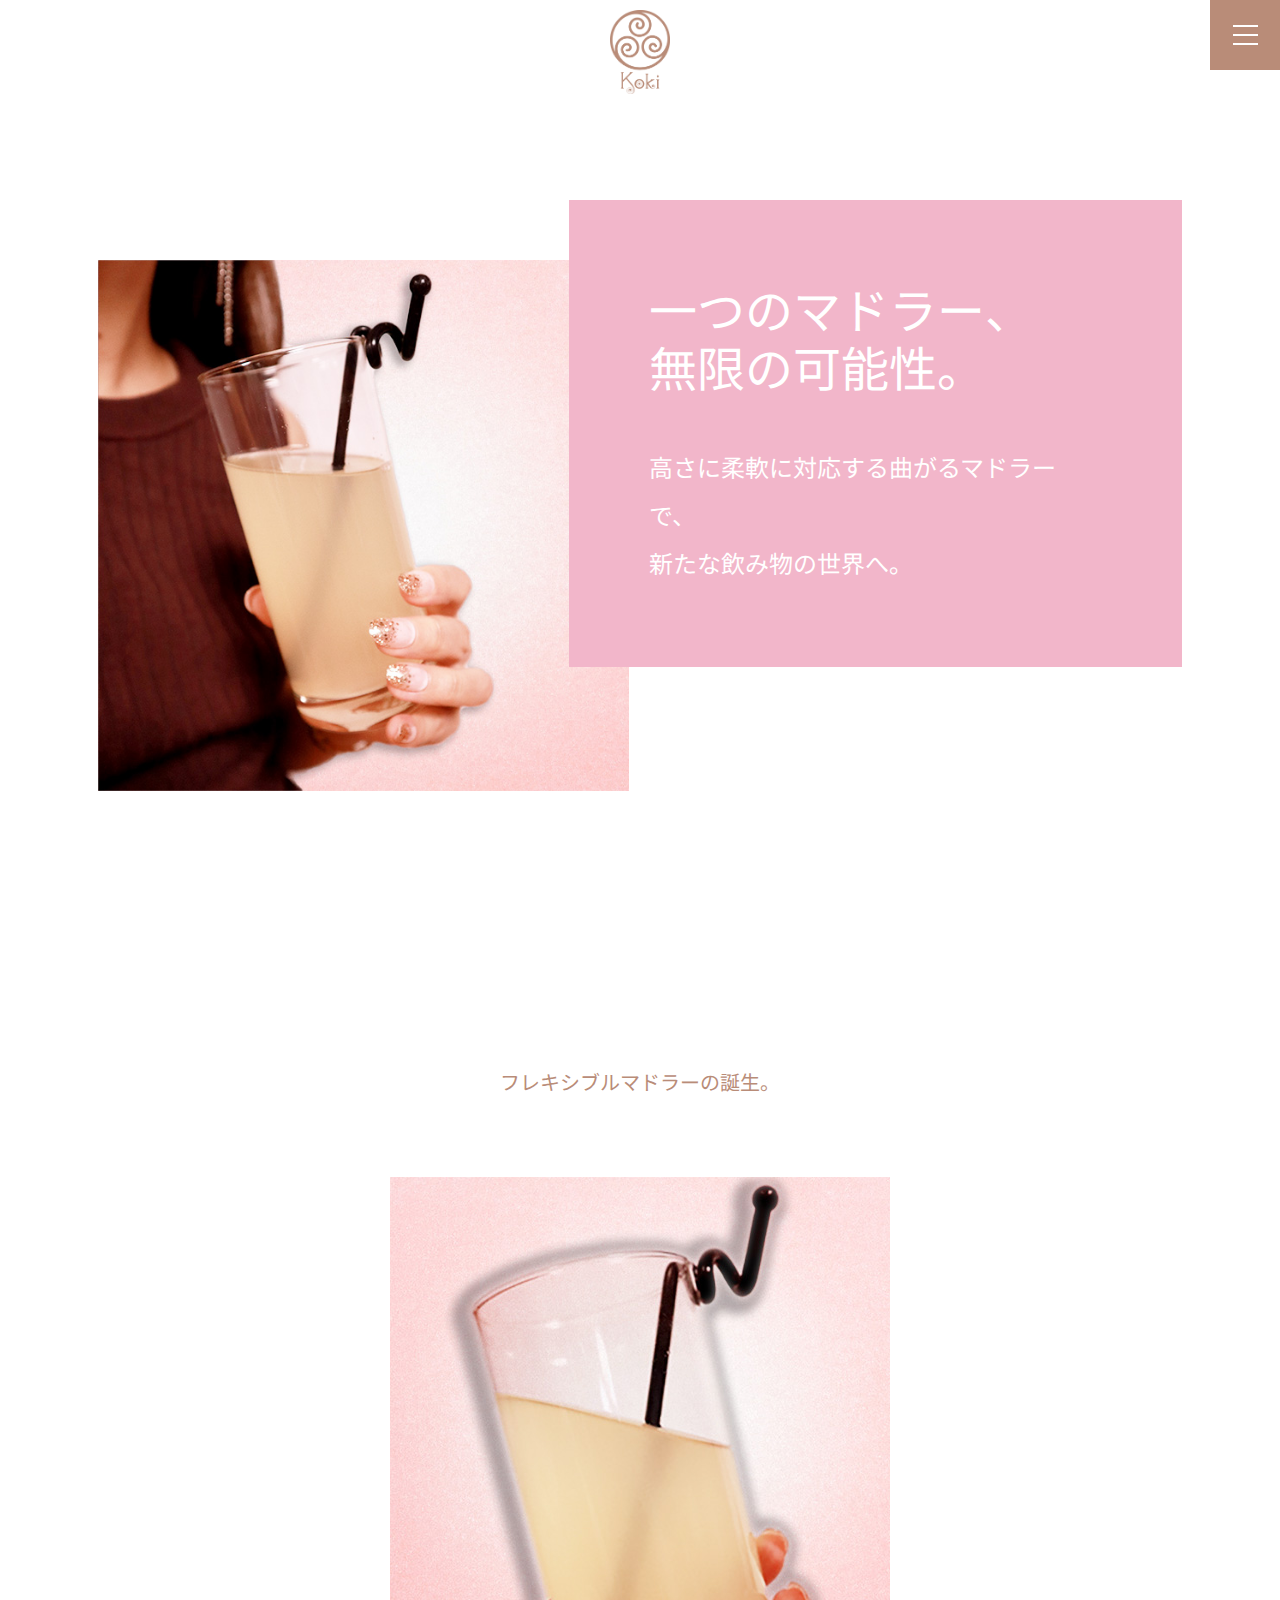
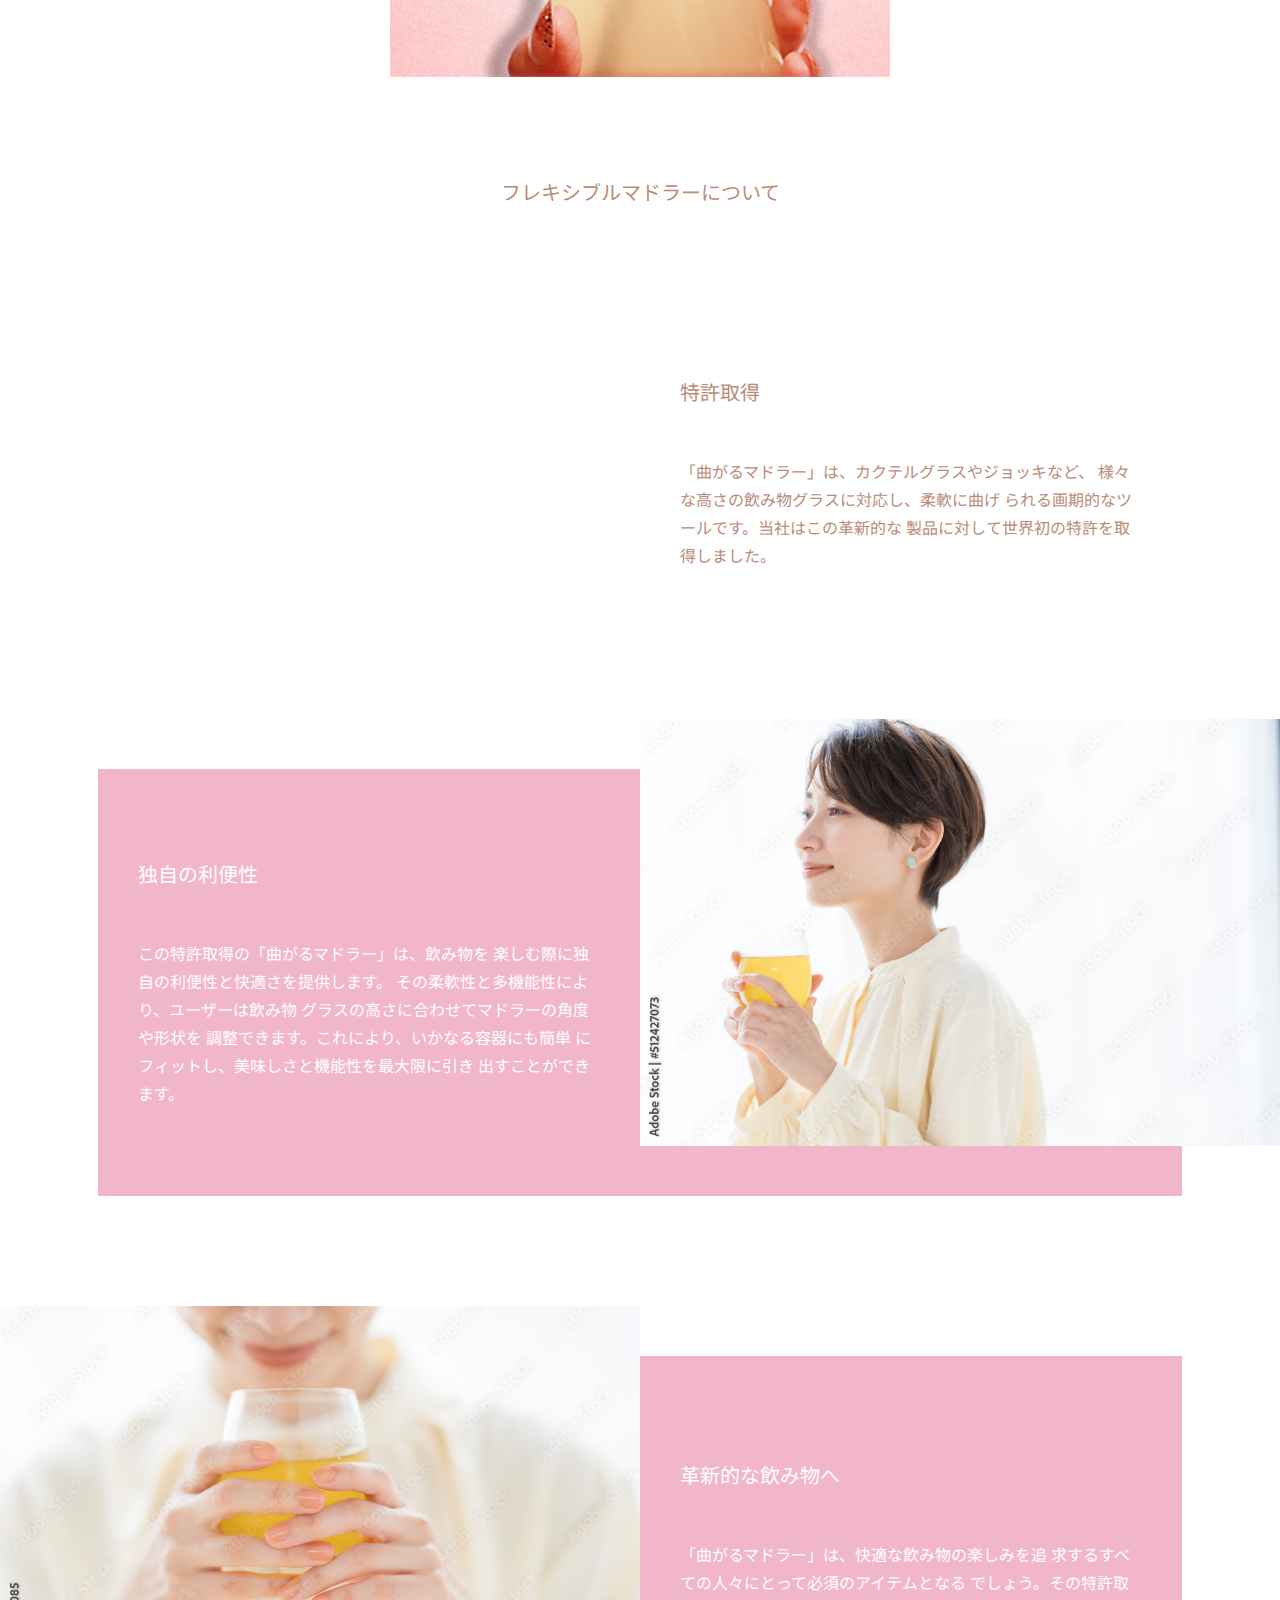
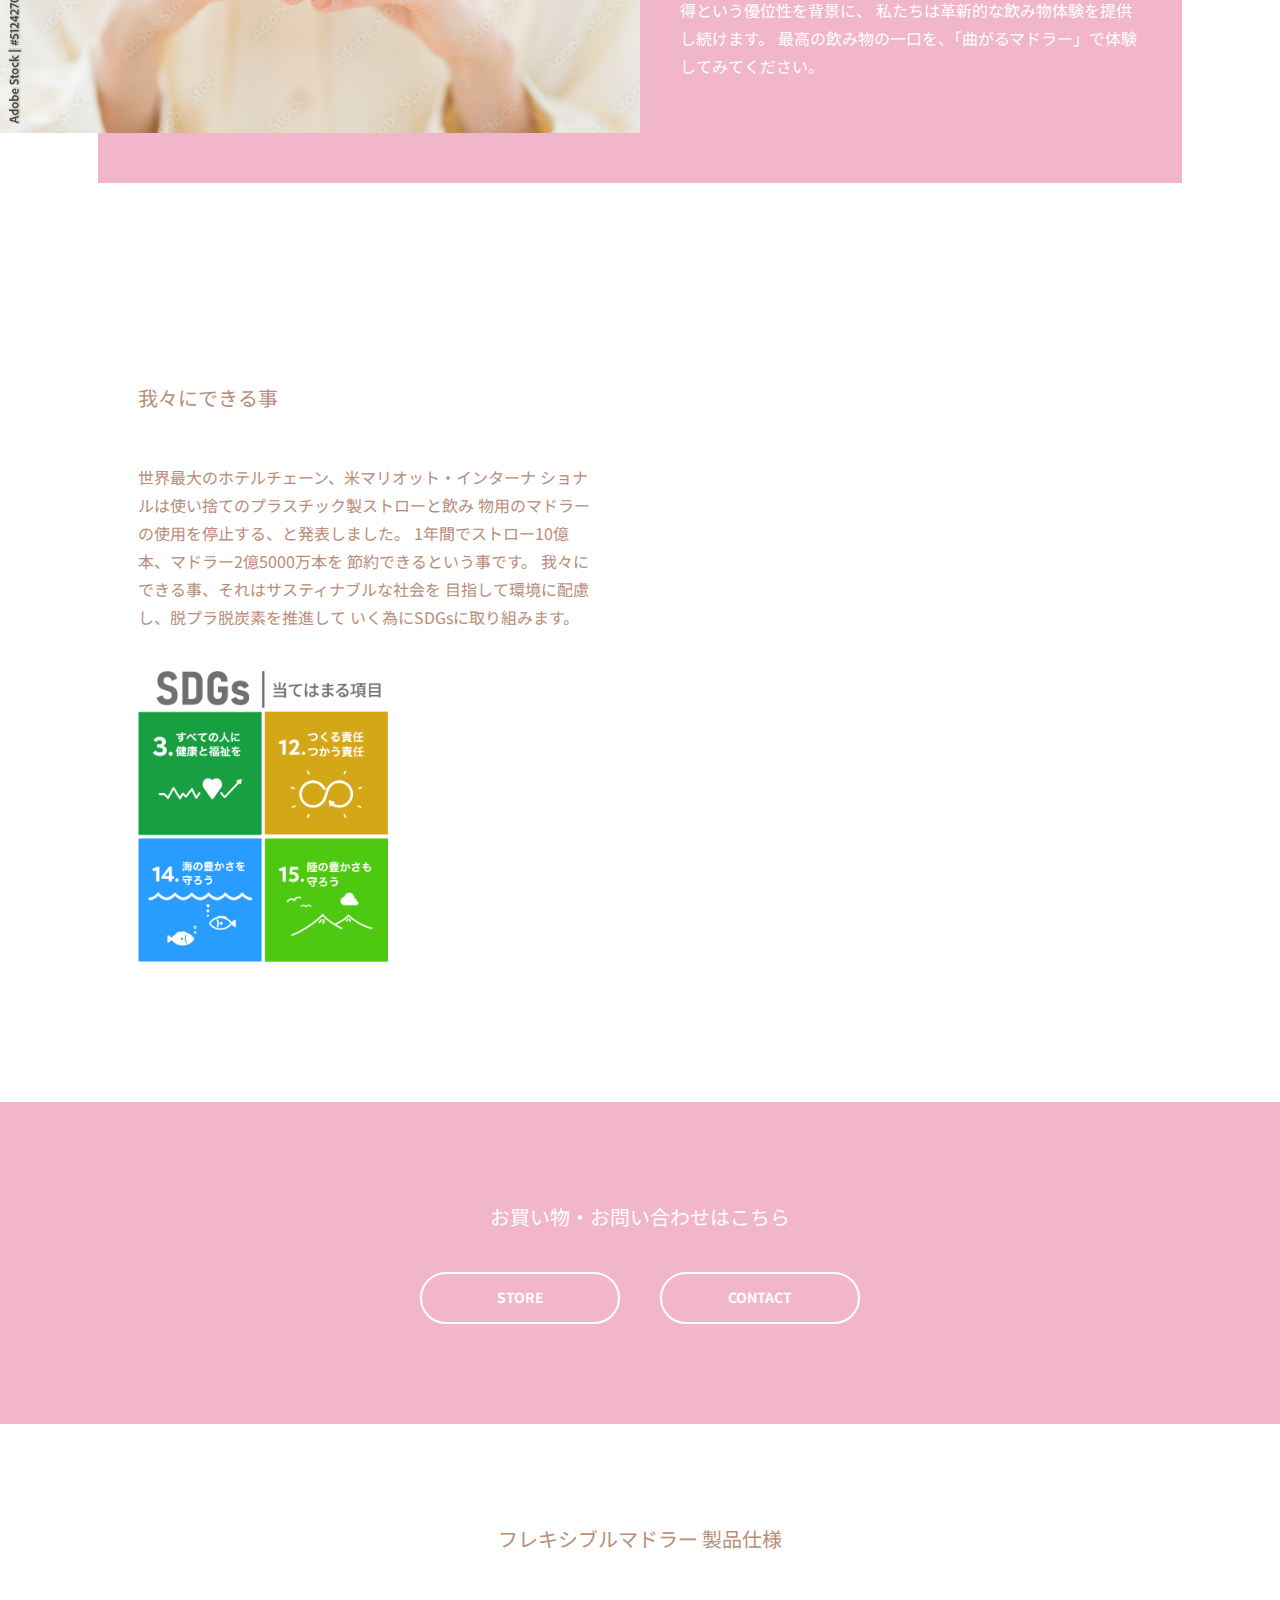
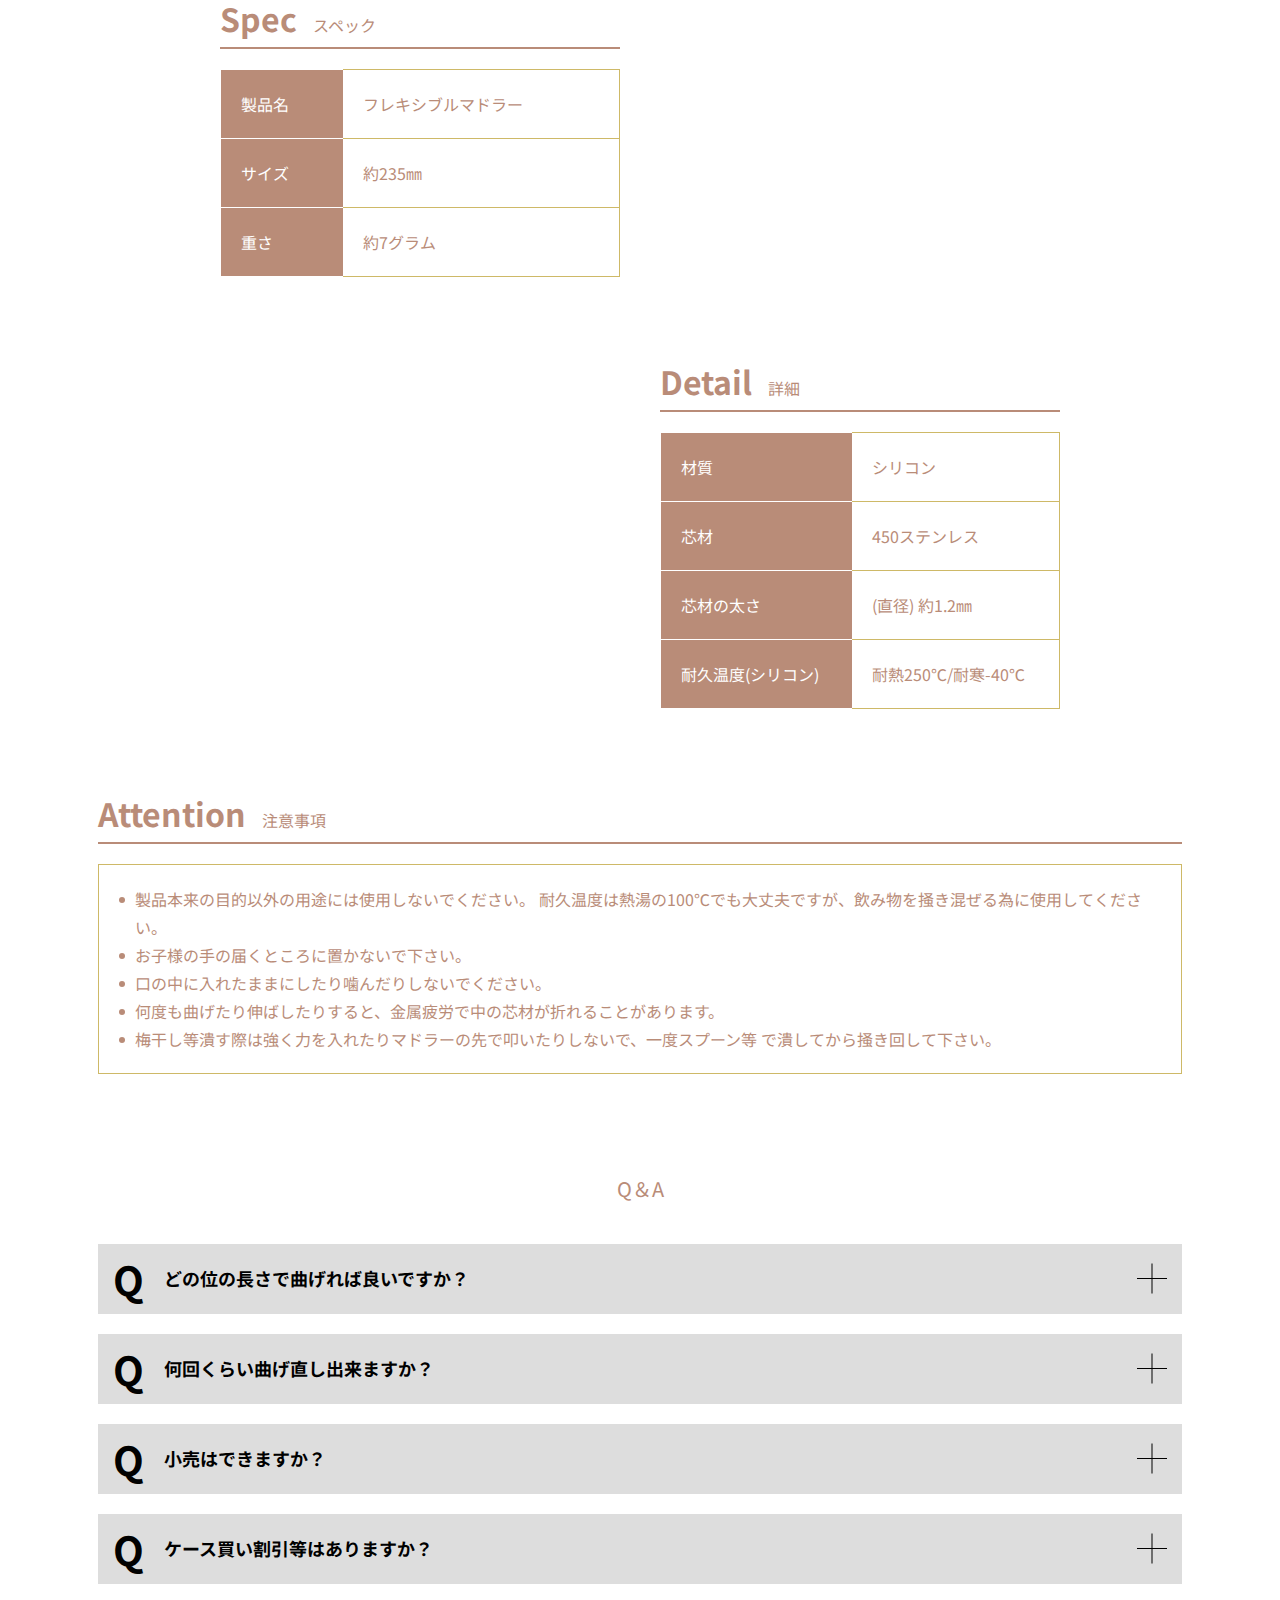
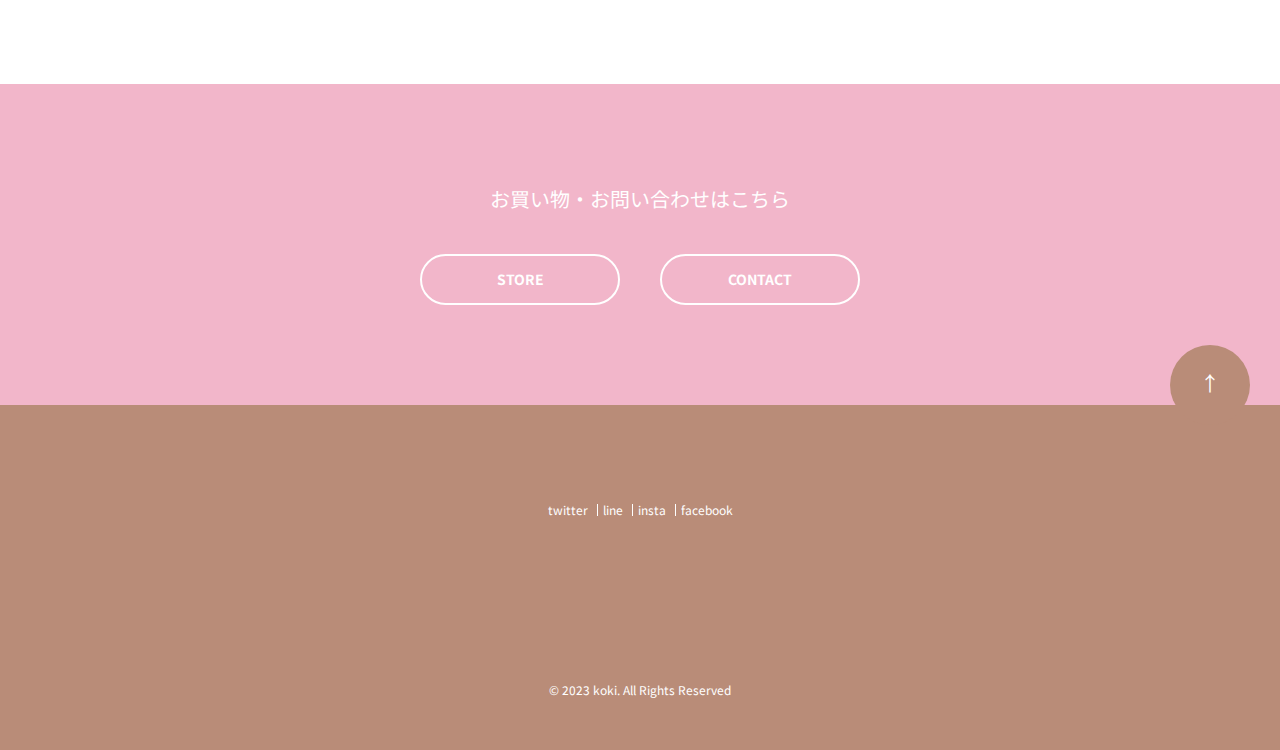
==== index.html @ c1bf7293 "new repository" ====
<!DOCTYPE html>
<html lang="ja">
<head>
<meta charset="UTF-8">
<meta name="viewport" content="width=device-width, initial-scale=1.0">
<title>フレキシブルマドラー  koki</title>
<meta name="description" content="一つのマドラー、無限の可能性。高さに柔軟に対応する曲がるマドラーで、新たな飲み物の世界へ。">
<link rel="stylesheet" href="assets/css/common.css">
<link rel="preconnect" href="https://fonts.googleapis.com">
<link rel="preconnect" href="https://fonts.gstatic.com" crossorigin>
<link href="https://fonts.googleapis.com/css2?family=Noto+Sans+JP:wght@400;700&display=swap" rel="stylesheet">
<script src="https://code.jquery.com/jquery-3.6.0.min.js" integrity="sha256-/xUj+3OJU5yExlq6GSYGSHk7tPXikynS7ogEvDej/m4=" crossorigin="anonymous"></script> 
<script src="assets/js/script.js" defer></script>
</head>
<body>
<header class="header">
  <div class="header__inner">
    <h1 class="header__logo"><a href="/"><img src="assets/img/logo.png" alt="kokiロゴ"></a></h1>
    <button id="hamburger" class="hamburger" aria-label="メニューを開く" aria-controls="menu" aria-expanded="false"> <span class="hamburger__line" aria-hidden="true"></span> </button>
    <nav id="menu" class="gnav" aria-label="メインメニュー">
      <ul class="spmenu__list">
        <li class="spmenu__item"><a href="/" class="spmenu__link">Top</a></li>
        <li class="spmenu__item"><a href="/products/" class="spmenu__link">About us</a></li>
        <li class="spmenu__item"><a href="/blog/" class="spmenu__link">Contact</a></li>
        <li class="spmenu__item"><a href="/staff/" class="spmenu__link">Store</a></li>
      </ul>
    </nav>
  </div>
</header>
<main class="main-contents _home">
  <div class="container">
    <section class="section">
      <div class="mainVisual">
        <div class="mainVisual__body">
          <p class="mainVisual__catch">一つのマドラー、<br>無限の可能性。</p>
          <p class="mainVisual__txt"><br>
            高さに柔軟に対応する曲がるマドラーで、<br>
            新たな飲み物の世界へ。</p>
        </div>
        <figure class="mainVisual__ph"><img src="assets/img/IMG_8723.jpg" width="620" height="620" alt=""/></figure>
      </div>
    </section>
    <section class="section">
      <header class="heading-lv2">
        <h2 class="heading-lv2__title">フレキシブルマドラーの誕生。</h2>
      </header>
      <div class="intro__eyecatch"> <img src="assets/img/IMG_8724_1.jpg" width="500" height="500" alt=""/> </div>
    </section>
    <section class="section">
      <header class="heading-lv2">
        <h2 class="heading-lv2__title">フレキシブルマドラーについて</h2>
      </header>
      <section class="top-about _1column">
        <div class="top-about__body">
          <h3 class="top-about__title">特許取得</h3>
          <p class="top-about__data"> 「曲がるマドラー」は、カクテルグラスやジョッキなど、
            様々な高さの飲み物グラスに対応し、柔軟に曲げ
            られる画期的なツールです。当社はこの革新的な
            製品に対して世界初の特許を取得しました。 </p>
        </div>
      </section>
      <section class="top-about _reverse">
        <div class="top-about__body">
          <h3 class="top-about__title">独自の利便性</h3>
          <p class="top-about__data"> この特許取得の「曲がるマドラー」は、飲み物を
            楽しむ際に独自の利便性と快適さを提供します。
            その柔軟性と多機能性により、ユーザーは飲み物
            グラスの高さに合わせてマドラーの角度や形状を
            調整できます。これにより、いかなる容器にも簡単
            にフィットし、美味しさと機能性を最大限に引き
            出すことができます。 </p>
        </div>
        <figure class="top-about__thumb"><img src="assets/img/AdobeStock_512427073_Preview.jpeg" alt="" width="440" height="303" loading="lazy"></figure>
      </section>
      <section class="top-about">
        <div class="top-about__body">
          <h3 class="top-about__title">革新的な飲み物へ</h3>
          <p class="top-about__data"> 「曲がるマドラー」は、快適な飲み物の楽しみを追
            求するすべての人々にとって必須のアイテムとなる
            でしょう。その特許取得という優位性を背景に、
            私たちは革新的な飲み物体験を提供し続けます。
            最高の飲み物の一口を、「曲がるマドラー」で体験
            してみてください。 </p>
        </div>
        <figure class="top-about__thumb"><img src="assets/img/AdobeStock_512427085_Preview.jpeg" alt="" width="440" height="303" loading="lazy"></figure>
      </section>
      <section class="top-about _reverse _1column">
        <div class="top-about__body">
          <h3 class="top-about__title">我々にできる事</h3>
          <p class="top-about__data">世界最大のホテルチェーン、米マリオット・インターナ
            ショナルは使い捨てのプラスチック製ストローと飲み
            物用のマドラーの使用を停止する、と発表しました。
            1年間でストロー10億本、マドラー2億5000万本を
            節約できるという事です。
            我々にできる事、それはサスティナブルな社会を
            目指して環境に配慮し、脱プラ脱炭素を推進して
            いく為にSDGsに取り組みます。 </p>
          <figure class="top-about__logo"><img src="assets/img/SDGs.png" alt="" width="440" height="303" loading="lazy"></figure>
        </div>
      </section>
    </section>
    <section class="section section--bg font--white">
      <header class="heading-lv2">
        <h2 class="heading-lv2__title">お買い物・お問い合わせはこちら</h2>
      </header>
      <div class="cta">
        <ul class="cta__btn">
          <li><a href="/store/" target="_blank" class="btn btn--ghost">Store</a></li>
          <li><a href="/contact/" target="_blank" class="btn btn--ghost">Contact</a></li>
        </ul>
      </div>
    </section>
    <section class="section">
      <header class="heading-lv2">
        <h2 class="heading-lv2__title">フレキシブルマドラー 製品仕様</h2>
      </header>
      <section class="detail">
        <div class="detail__body">
          <h3 class="detail__title"><span class="detail__title--main">Spec</span><span class="detail__title--sub">スペック</span></h3>
          <table class="table detail__table">
            <tr>
              <th>製品名</th>
              <td>フレキシブルマドラー</td>
            </tr>
            <tr>
              <th>サイズ</th>
              <td>約235㎜</td>
            </tr>
            <tr>
              <th>重さ</th>
              <td>約7グラム</td>
            </tr>
          </table>
        </div>
        <figure class="detail__thumb"><img src="assets/img/spec.png" alt="" width="440" height="303" loading="lazy"></figure>
      </section>
      <section class="detail">
        <div class="detail__body">
          <h3 class="detail__title"><span class="detail__title--main">Detail</span><span class="detail__title--sub">詳細</span></h3>
          <table class="table detail__table">
            <tr>
              <th>材質</th>
              <td>シリコン</td>
            </tr>
            <tr>
              <th>芯材</th>
              <td>450ステンレス</td>
            </tr>
            <tr>
              <th>芯材の太さ</th>
              <td>(直径) 約1.2㎜</td>
            </tr>
            <tr>
              <th>耐久温度(シリコン)</th>
              <td>耐熱250℃/耐寒-40℃</td>
            </tr>
          </table>
        </div>
        <figure class="detail__thumb"><img src="assets/img/detail.png" alt="" width="440" height="303" loading="lazy"></figure>
      </section>
      <section class="detail _attn">
        <div class="detail__body">
          <h3 class="detail__title"><span class="detail__title--main">Attention</span><span class="detail__title--sub">注意事項</span></h3>
          <ul class="detail__list">
            <li>製品本来の目的以外の用途には使用しないでください。
              耐久温度は熱湯の100℃でも大丈夫ですが、飲み物を掻き混ぜる為に使用してください。</li>
            <li>お子様の手の届くところに置かないで下さい。</li>
            <li>口の中に入れたままにしたり噛んだりしないでください。</li>
            <li>何度も曲げたり伸ばしたりすると、金属疲労で中の芯材が折れることがあります。</li>
            <li>梅干し等潰す際は強く力を入れたりマドラーの先で叩いたりしないで、一度スプーン等
              で潰してから掻き回して下さい。</li>
          </ul>
        </div>
      </section>
    </section>
    <section class="section">
      <header class="heading-lv2">
        <h2 class="heading-lv2__title">Q＆A</h2>
      </header>
      <dl class="accordion faq">
        <dt>
          <button id="accordion1-toggle" class="accordion__toggle faq__question" 
            aria-controls="accordion1-panel" 
            aria-expanded="false"> <span class="faq__q-icon">Q</span> <span class="faq__q-text">どの位の長さで曲げれば良いですか？</span> <span class="faq__action"><span class="visually-hidden">回答パネルを開く</span></span> </button>
        </dt>
        <dd id="accordion1-panel" class="accordion__panel" 
            aria-hidden="true" 
            aria-labelledby="accordion1-toggle">
          <div class="faq__answer"> <span class="faq__a-icon">A</span>
            <div class="faq__a-text">
              <p>グラスの底から垂直に立てた状態で縁に合わせて曲げていただければ丁度良いと思います。</p>
            </div>
          </div>
        </dd>
        <dt>
          <button id="accordion2-toggle" class="accordion__toggle faq__question" 
            aria-controls="accordion2-panel" 
            aria-expanded="false"> <span class="faq__q-icon">Q</span> <span class="faq__q-text">何回くらい曲げ直し出来ますか？</span> <span class="faq__action"><span class="visually-hidden">回答パネルを開く</span></span> </button>
        </dt>
        <dd id="accordion2-panel" class="accordion__panel" 
            aria-hidden="true" 
            aria-labelledby="accordion2-toggle">
          <div class="faq__answer"> <span class="faq__a-icon">A</span>
            <div class="faq__a-text">
              <p>一度曲げた所は完全に真っ直ぐにはなりませんが2、3回曲げ直しても折れる事はないと思います。</p>
            </div>
          </div>
        </dd>
        <dt>
          <button id="accordion3-toggle" class="accordion__toggle faq__question" 
            aria-controls="accordion3-panel" 
            aria-expanded="false"> <span class="faq__q-icon">Q</span> <span class="faq__q-text">小売はできますか？</span> <span class="faq__action"><span class="visually-hidden">回答パネルを開く</span></span> </button>
        </dt>
        <dd id="accordion3-panel" class="accordion__panel" 
            aria-hidden="true" 
            aria-labelledby="accordion3-toggle">
          <div class="faq__answer"> <span class="faq__a-icon">A</span>
            <div class="faq__a-text">
              <p>ただいまクラウドファンディングにてプロジェクト実行中です。<br>
                今後、このホームページからも買えるようにECにも順次対応していきます。</p>
            </div>
          </div>
        </dd>
        <dt>
          <button id="accordion4-toggle" class="accordion__toggle faq__question" 
            aria-controls="accordion4-panel" 
            aria-expanded="false"> <span class="faq__q-icon">Q</span> <span class="faq__q-text">ケース買い割引等はありますか？</span> <span class="faq__action"><span class="visually-hidden">回答パネルを開く</span></span> </button>
        </dt>
        <dd id="accordion4-panel" class="accordion__panel" 
            aria-hidden="true" 
            aria-labelledby="accordion4-toggle">
          <div class="faq__answer"> <span class="faq__a-icon">A</span>
            <div class="faq__a-text">
              <p>今後店舗での販売を予定していますが、その際大量購入の場合、ひとつひとつの箱を削減させて頂く簡易梱包でよろしければ割引させて頂きます。</p>
            </div>
          </div>
        </dd>
      </dl>
    </section>
    <section class="section section--bg font--white">
      <header class="heading-lv2">
        <h2 class="heading-lv2__title">お買い物・お問い合わせはこちら</h2>
      </header>
      <div class="cta">
        <ul class="cta__btn">
          <li><a href="/store/" target="_blank" class="btn btn--ghost">Store</a></li>
          <li><a href="/contact/" target="_blank" class="btn btn--ghost">Contact</a></li>
        </ul>
      </div>
    </section>
  </div>
</main>
<footer class="footer">
	<p class="pagetop"><a href="#top">↑</a></p>
  <div class="footer__inner">
    <ul class="ftmenu-sns">
      <li class="ftmenu-sns__item"><a href="/law/" class="ftmenu-sns__link">twitter</a></li>
      <li class="ftmenu-sns__item"><a href="/privacy/" class="ftmenu-sns__link">line</a></li>
      <li class="ftmenu-sns__item"><a href="/privacy/" class="ftmenu-sns__link">insta</a></li>
      <li class="ftmenu-sns__item"><a href="/privacy/" class="ftmenu-sns__link">facebook</a></li>
    </ul>
    <div class="footer__logo"><img src="assets/img/logo_w.png" alt="kokiロゴ" width="76" height="103" loading="lazy"></div>
    <p class="footer__copyright"><small lang="en">&copy; 2023 koki. All Rights Reserved</small></p>
  </div>
</footer>
</body>
</html>
---- assets/css/common.css ----
@charset "UTF-8";
/*----------------------------------------
	reset
----------------------------------------*/
*,
::before,
::after {
  -webkit-box-sizing: border-box;
  box-sizing: border-box; }

* {
  font-size: inherit;
  line-height: inherit; }

::before,
::after {
  text-decoration: inherit;
  vertical-align: inherit; }

html, body, div, span, object, iframe, h1, h2, h3, h4, h5, h6, p, blockquote, pre,
abbr, address, cite, code, del, dfn, em, img, ins, kbd, q, samp,
small, strong, sub, sup, var, b, i, dl, dt, dd, ol, ul, li,
fieldset, form, label, legend, table, caption, tbody, tfoot, thead, tr, th, td,
article, aside, dialog, figure, footer, header, main, menu, nav, section,
time, mark, audio, video {
  margin: 0;
  padding: 0;
  vertical-align: baseline; }

header, footer, article, section, aside, main, nav, menu, figure, figcaption {
  display: block; }

span, small, strong, em, b, i {
  color: inherit; }

html {
  -webkit-text-size-adjust: 100%;
  -moz-text-size-adjust: 100%;
  -ms-text-size-adjust: 100%;
  text-size-adjust: 100%; }

ul,
ol {
  list-style: none; }

img {
  border: 0;
  vertical-align: top; }

table {
  border-collapse: collapse;
  border-spacing: 0; }

caption, th {
  text-align: left; }

input, select {
  vertical-align: middle; }

input, textarea {
  margin: 0;
  padding: 0; }

address {
  font-style: normal; }

q::before,
q::after {
  display: none; }

/*----------------------------------------
	base
----------------------------------------*/
html {
  scroll-behavior: smooth; }

body {
  overflow-x: hidden;
  overflow-y: auto;
  color: #B98C78;
  font-family: 'Noto Sans JP', sans-serif;
  line-height: 1.75; }

h1, h2, h3, h4, h5, h6 {
  line-height: 1.5; }

a {
  color: #B98C78;
  text-decoration: underline;
  transition: all 0.3s; }

a:hover {
  color: #B98C78; }

img {
  width: 100%;
  height: auto; }
  img.self-size {
    max-width: 100%; }

button {
  -webkit-appearance: none;
  appearance: none;
  display: block;
  width: 100%;
  border: 0;
  font-family: inherit;
  font-weight: inherit; }

/*----------------------------------------
	Form Parts
----------------------------------------*/
/*各フォーム部品の基本スタイルを上書きします*/
input[type="text"],
input[type="email"],
input[type="tel"],
input[type="url"],
input[type="search"],
textarea,
select {
  -webkit-appearance: none;
  appearance: none;
  /*ブラウザ標準スタイルを無効にする*/
  width: 100%;
  padding: 10px 20px;
  background: #fff;
  border: 1px solid #707070;
  border-radius: 4px;
  font-family: inherit; }

input[type="number"],
input[type="password"] {
  width: 100%;
  padding: 10px 20px;
  background: #fff;
  border: 1px solid #707070;
  border-radius: 4px; }

/*フォーカス時*/
input[type="text"]:focus,
input[type="email"]:focus,
input[type="tel"]:focus,
input[type="url"]:focus,
input[type="search"]:focus,
textarea:focus,
select:focus,
input[type="number"],
input[type="password"] {
  outline: none;
  box-shadow: 0 0 5px rgba(168, 142, 37, 0.7); }

/*エラー時*/
.is-error input[type="text"],
.is-error input[type="email"],
.is-error input[type="tel"],
.is-error input[type="url"],
.is-error input[type="number"],
.is-error input[type="password"],
.is-error textarea,
.is-error select,
.is-error .select-wrap {
  color: #F7320E;
  border-color: #F7320E; }

/*select
--------------------------*/
.select-wrap {
  position: relative; }

.select-wrap::after {
  position: absolute;
  right: 20px;
  top: 0;
  bottom: 0;
  margin: auto;
  content: "";
  display: block;
  width: 10px;
  height: 10px;
  border-right: 2px solid;
  border-bottom: 2px solid;
  transform: rotate(45deg); }

select::-ms-expand {
  /*IEでもselectの矢印を消す*/
  　display: none; }

/*radio, checkbox
------------------------------------*/
input[type="radio"],
input[type="checkbox"] {
  opacity: 0;
  /*透明にして見えなくする*/
  position: absolute;
  /*本来の配置から切り離す*/ }

/*クリック範囲*/
input[type="radio"] + span,
input[type="checkbox"] + span {
  display: inline-block;
  position: relative;
  margin: 0 2em 0 0;
  padding: 0.3em 0.3em 0.3em 2em;
  line-height: 1;
  vertical-align: middle;
  cursor: pointer; }

/*フォーカス時*/
input[type="radio"]:focus + span,
input[type="checkbox"]:focus + span {
  outline: none;
  box-shadow: 0 0 5px rgba(168, 142, 37, 0.7); }

/*ラジオボタンスタイル*/
input[type="radio"] + span:before {
  content: "";
  position: absolute;
  top: 0.25em;
  left: 0;
  width: 1.375em;
  height: 1.375em;
  border: 1px solid #B98C78;
  border-radius: 50%;
  line-height: 1;
  background: #fff; }

/*ラジオボタンチェック印（未選択）*/
input[type="radio"] + span:after {
  content: "";
  display: none; }

/*ラジオボタンチェック印（選択）*/
input[type="radio"]:checked + span:after {
  display: block;
  position: absolute;
  top: 0.45em;
  left: 0.2em;
  width: 1em;
  height: 1em;
  margin: 0;
  padding: 0;
  border-radius: 50%;
  background: #B98C78;
  line-height: 1; }

/*チェックボックススタイル*/
input[type="checkbox"] + span:before {
  position: absolute;
  top: 0.3em;
  left: 0;
  content: "";
  width: 1.25em;
  height: 1.25em;
  border: 1px solid #B98C78;
  background: #fff;
  line-height: 1;
  vertical-align: middle; }

/*チェックボックス未チェック時*/
input[type="checkbox"] + span:after {
  content: "";
  display: none; }

/*チェックボックスチェック時*/
input[type="checkbox"]:checked + span:after {
  display: block;
  position: absolute;
  top: 0.3em;
  left: 0.4em;
  width: 0.5em;
  height: 1em;
  content: "";
  border-bottom: 3px solid #B98C78;
  border-right: 3px solid #B98C78;
  transform: rotate(45deg); }

/* header
------------------------------------------------------ */
.header {
  display: flex;
  justify-content: center;
  align-items: center;
  height: 70px; }

.header__logo {
  width: 40px;
  height: 60px; }

@media screen and (min-width: 768px), print {
  .header {
    height: 100px; }

  .header__logo {
    width: 60px;
    height: 80px; } }
/* spmenu
------------------------------------------------------ */
.gnav {
  display: none;
  position: fixed;
  z-index: 1000;
  left: 0;
  top: 0;
  overflow-x: hidden;
  overflow-y: auto;
  width: 100%;
  height: 100%;
  background: #F2B6CA; }
  .gnav__inner {
    padding: 28px 20px; }

/* hamburger
------------------------------------------------------ */
.hamburger {
  position: fixed;
  right: 0;
  top: 0;
  z-index: 10000;
  display: flex;
  flex-direction: column;
  justify-content: center;
  align-items: center;
  width: 70px;
  height: 70px;
  border: 0;
  background: #B98C78;
  color: #ffffff;
  cursor: pointer;
  transition: background-color .3s; }
  .hamburger:hover, .hamburger:focus-visible {
    background: #CEB967; }

.hamburger__line {
  position: relative;
  width: 25px;
  height: 2px;
  background: #fff; }

.hamburger__line::before,
.hamburger__line::after {
  position: absolute;
  content: "";
  display: block;
  width: 25px;
  height: 2px;
  background: #fff;
  transition: transform 0.3s; }

.hamburger__line::before {
  top: -9px; }

.hamburger__line::after {
  bottom: -9px; }

.hamburger__txt {
  margin-top: 12px;
  font-size: 12px;
  text-transform: uppercase; }

/*閉じる*/
/*aria-expandedの状態でスタイルを適用*/
.hamburger[aria-expanded="true"] .hamburger__line {
  background: transparent; }

.hamburger[aria-expanded="true"] .hamburger__line::before {
  top: 0;
  transform: rotate(45deg); }

.hamburger[aria-expanded="true"] .hamburger__line::after {
  bottom: 0;
  transform: rotate(-45deg); }

/* menu (spmenu / ftmenu)
------------------------------------------------------ */
/*ヘッダー・フッターのSP用メニュースタイルが同じなので、共通するスタイルだけまとめて記述しています。
class名は分けてあるので将来的に個別に指定することになったら分離します。*/
.spmenu__logo,
.footer__logo {
  width: 76px;
  height: 103px;
  margin: auto; }

.spmenu__list,
.ftmenu {
  position: absolute;
  z-index: 999;
  top: 50%;
  left: 50%;
  transform: translate(-50%, -50%); }

.spmenu__link,
.ftmenu__link {
  display: block;
  padding: 10px;
  color: #ffffff;
  font-size: 14px;
  font-weight: bold;
  text-align: center;
  text-decoration: none;
  text-transform: uppercase; }

.spmenu-s,
.ftmenu-sns {
  margin-top: 45px;
  line-height: 1;
  text-align: center; }

.spmenu-sns__item,
.ftmenu-sns__item {
  display: inline-block; }
  .spmenu-sns__item:not(:first-child),
  .ftmenu-sns__item:not(:first-child) {
    border-left: 1px solid; }

.spmenu-sns__link,
.ftmenu-sns__link {
  display: block;
  padding: 0 5px;
  color: inherit;
  font-size: 12px;
  text-decoration: none; }

/* footer
------------------------------------------------------ */
.footer {
  position: relative;
  background: #B98C78;
  color: #ffffff;
  text-align: center; }
  .footer a:hover, .footer a:active {
    color: #CEB967; }

.footer__inner {
  max-width: 1084px;
  margin: auto;
  padding: 50px 20px; }

.footer__copyright {
  margin-top: 60px;
  font-size: 12px; }

@media screen and (min-width: 768px), print {
  .ftmenu {
    margin-top: 20px;
    border: 0;
    line-height: 1; }

  .ftmenu__item {
    display: inline-block;
    border: 0; }
    .ftmenu__item:not(:first-child) {
      border-left: 1px solid; }

  .ftmenu__link {
    display: block;
    padding: 0 5px;
    font-weight: normal;
    font-size: 12px; }

  .ftmenu-s {
    margin-top: 10px; } }
/* breadcrumb
------------------------------------------------------ */
.breadcrumb {
  position: relative;
  max-width: 1084px;
  margin: auto;
  padding-left: 20px;
  padding-right: 20px;
  box-sizing: content-box; }
  .breadcrumb a {
    font-size: 12px; }
    .breadcrumb a[aria-current] {
      text-decoration: none; }

.breadcrumb__list {
  position: absolute; }

.breadcrumb__item {
  display: inline; }
  .breadcrumb__item:not(:last-child)::after {
    content: ">";
    margin-left: 0.2em;
    margin-right: 0.2em; }

/* pagetop
------------------------------------------------------ */
.pagetop {
  position: absolute;
  right: 10px;
  top: -15px;
  width: 60px;
  height: 60px; }
  .pagetop a {
    display: block;
    width: 34px;
    height: 34px;
    margin: 0 auto;
    border-radius: 50%;
    background: #B98C78;
    transition: background-color .3s;
    color: #ffffff;
    font-size: 16px;
    text-decoration: none; }
    .pagetop a:hover, .pagetop a:focus {
      background-color: #CEB967;
      color: #ffffff; }
  @media screen and (min-width: 768px), print {
    .pagetop {
      width: 80px;
      height: 80px;
      right: 30px;
      top: -60px; }
      .pagetop a {
        width: 80px;
        height: 80px;
        padding: 20px;
        font-size: 20px; } }

/* container
------------------------------------------------------ */
.container {
  max-width: 1084px;
  margin-left: auto;
  margin-right: auto;
  padding-left: 20px;
  padding-right: 20px;
  box-sizing: content-box; }
  .container._narrow {
    max-width: 800px; }

/* section
------------------------------------------------------ */
.section {
  padding-top: 80px;
  padding-bottom: 80px; }
  @media screen and (min-width: 768px), print {
    .section {
      padding-top: 100px;
      padding-bottom: 100px; } }

.section:not(.section--bg) + section:not(.section--bg) {
  padding-top: 0; }

.section--bg {
  margin-left: calc(50% - 50vw);
  margin-right: calc(50% - 50vw);
  padding-left: calc(50vw - 50%);
  padding-right: calc(50vw - 50%);
  background: #F2B6CA; }

/*セクション付属タイトル*/
.section__title {
  font-size: 24px;
  text-align: center; }
  .section__title + * {
    margin-top: 30px; }
  @media screen and (min-width: 768px), print {
    .section__title {
      font-size: 30px; }
      .section__title + * {
        margin-top: 40px; } }

/*セクション付属リード文*/
.section__lead + * {
  margin-top: 50px; }
@media screen and (min-width: 768px), print {
  .section__lead {
    text-align: center; }
    .section__lead + * {
      margin-top: 80px; } }

/* contents
------------------------------------------------------ */
.main-contents {
  padding-top: 80px;
  padding-bottom: 0; }
  .main-contents._home {
    padding-top: 0;
    padding-bottom: 0; }
  .main-contents._staff {
    padding-bottom: 100px; }
  @media screen and (min-width: 768px), print {
    .main-contents {
      padding-top: 100px;
      padding-bottom: 0; }
      .main-contents._staff {
        padding-bottom: 150px; } }

/* grid
------------------------------------------------------ */
/*IE11非対応案件なのでgridレイアウトを採用*/
.grid {
  display: grid;
  gap: 20px; }
  @media screen and (min-width: 576px), print {
    .grid.pd-card-list {
      gap: 40px 20px; } }

/*PC4カラム用*/
@media screen and (max-width: 575px) {
  .grid--pc4col {
    grid-template-columns: repeat(2, 1fr); } }
@media screen and (min-width: 576px), print {
  .grid--pc4col {
    grid-template-columns: repeat(3, 1fr); } }
@media screen and (min-width: 768px), print {
  .grid--pc4col {
    grid-template-columns: repeat(4, 1fr); } }

/*PC3カラム*/
@media screen and (max-width: 575px) {
  .grid--pc3col {
    max-width: 400px;
    margin-left: auto;
    margin-right: auto; } }
@media screen and (min-width: 576px), print {
  .grid--pc3col {
    grid-template-columns: repeat(2, 1fr); } }
@media screen and (min-width: 768px), print {
  .grid--pc3col {
    grid-template-columns: repeat(3, 1fr); } }

/*PC2カラム*/
.grid--pc2col {
  max-width: 400px;
  margin-left: auto;
  margin-right: auto; }
  @media screen and (min-width: 768px), print {
    .grid--pc2col {
      max-width: none;
      grid-template-columns: repeat(2, 1fr); } }

/* heading
------------------------------------------------------ */
/*大見出し(h2相当)*/
.heading-lv2 {
  position: relative;
  display: flex;
  align-items: center; }
  .heading-lv2 + * {
    margin-top: 20px; }

.heading-lv2__title {
  flex-grow: 1;
  font-size: min((16 / 375) * 100vw, 20px);
  font-weight: normal;
  text-align: center; }

.heading-lv2__btn {
  position: absolute;
  right: 0;
  bottom: 10px; }

@media screen and (min-width: 768px), print {
  .heading-lv2 + * {
    margin-top: 40px; }

  .heading-lv2__title {
    font-size: min((20 / 1084) * 100vw, 20px); } }
/*ボタン有りの場合*/
.heading-lv2._btn .heading-lv2__title {
  padding-right: 90px; }
  @media screen and (min-width: 768px), print {
    .heading-lv2._btn .heading-lv2__title {
      padding-right: 110px; } }

/*猫アイコン有りの場合*/
.heading-lv2._icon::before {
  content: "";
  display: block;
  width: 21px;
  height: 47px;
  margin-right: 10px;
  background: url(../img/ico_cat.svg) left bottom/contain no-repeat; }

/* button
------------------------------------------------------ */
/*button共通*/
.btn {
  display: inline-block;
  width: 100%;
  min-width: 200px;
  padding: 1em 2em;
  border-radius: 2em;
  border: 2px solid;
  background: #ffffff;
  font-weight: bold;
  font-size: 14px;
  line-height: 1.4;
  text-align: center;
  text-decoration: none;
  text-transform: uppercase;
  cursor: pointer;
  transition: all .3s; }
  .btn:hover, .btn:focus {
    background: #F2B6CA;
    border-color: #CEB967;
    color: #B98C78; }

/*小ボタン*/
.s-btn {
  display: inline-block;
  padding: 0 1.5em;
  background: #B98C78;
  border-radius: 6px;
  color: #ffffff;
  text-align: center;
  text-decoration: none;
  font-size: 13px; }
  .s-btn:hover, .s-btn:focus {
    background: #CEB967;
    color: #ffffff; }
  @media screen and (min-width: 768px), print {
    .s-btn {
      font-size: 16px; } }

/*大ボタン*/
.btn--lg {
  max-width: 400px;
  padding: 20px;
  font-size: 20px; }

/*アクション系*/
.btn--action {
  border-color: #CEB967;
  background: #CEB967;
  color: #ffffff; }
  .btn--action:hover, .btn--action:focus {
    border-color: #CEB967;
    background: #CEB967;
    color: #ffffff;
    opacity: 0.7; }

/*ゴースト*/
.btn--ghost {
  background: transparent;
  border: 2px solid #ffffff;
  color: #ffffff; }
  .btn--ghost:hover {
    border-color: #ffffff;
    background: rgba(255, 255, 255, 0.3);
    color: #ffffff; }

/*アイコン*/
.btn--next::after {
  content: "";
  display: inline-block;
  width: 0.57em;
  height: 0.57em;
  margin-left: 0.2em;
  border-top: 2px solid;
  border-right: 2px solid;
  transform: rotate(45deg);
  vertical-align: middle; }

.btn--back::before {
  content: "";
  display: inline-block;
  width: 0.57em;
  height: 0.57em;
  margin-right: 0.2em;
  border-top: 2px solid;
  border-right: 2px solid;
  transform: rotate(-135deg);
  vertical-align: middle; }

/*カートボタン*/
.btn--cart {
  padding: 10px;
  border-color: transparent;
  background: #CEB967;
  color: #ffffff;
  font-size: 14px;
  cursor: pointer;
  transition: all .3s; }
  .btn--cart:hover, .btn--cart:focus {
    border-color: transparent;
    background: #CEB967;
    color: #ffffff;
    opacity: 0.7; }
  .btn--cart::before {
    content: "";
    display: inline-block;
    width: 18px;
    height: 18px;
    margin-right: 5px;
    background: url(../img/ico_cart.svg) center center/contain no-repeat;
    vertical-align: middle; }

/*中央配置ボタン*/
.btn-center {
  display: flex;
  flex-direction: column;
  justify-content: center;
  margin-top: 80px; }
  .btn-center > * + * {
    margin-top: 20px; }
  @media screen and (min-width: 768px), print {
    .btn-center {
      flex-direction: row; }
      .btn-center > * + * {
        margin-top: 0;
        margin-left: 20px; } }

/* tag
------------------------------------------------------ */
.tag {
  display: inline-block;
  min-width: 92px;
  padding: 4px 10px;
  background: #F2B6CA;
  font-size: 12px;
  line-height: 1;
  text-align: center; }
  .tag--new {
    background: #F7320E;
    color: #ffffff;
    font-weight: bold; }

/* table
------------------------------------------------------ */
.table {
  width: 100%; }
  .table th {
    padding: 20px;
    border: 1px solid #ffffff;
    border-right: 0;
    background: #B98C78;
    font-weight: normal;
    text-align: left;
    vertical-align: middle;
    color: #ffffff; }
  .table td {
    padding: 20px;
    border: 1px solid #CEB967;
    border-left: 0;
    background: #ffffff;
    text-align: left;
    vertical-align: middle; }

/*type01:そのまま縮小表示*/
@media screen and (max-width: 575px) {
  .table._type01 {
    font-size: 12px; }
    .table._type01 th, .table._type01 td {
      padding: 10px 15px; } }

/* tab
------------------------------------------------------ */
[role="tabpanel"][aria-hidden="true"] {
  display: none; }

/* accordion
------------------------------------------------------ */
.accordion__panel {
  display: none; }

.font--white {
  color: #ffffff; }

/* お知らせ
------------------------------------------------------ */
.news {
  border-top: 1px dashed #CEB967;
  line-height: 1.5; }

.news__item {
  display: flex;
  flex-direction: column;
  padding: 15px 0;
  border-bottom: 1px dashed #CEB967; }

.news__link {
  display: inline-block; }

@media screen and (min-width: 768px), print {
  .news__item {
    flex-direction: row;
    align-items: center;
    padding: 20px 0; }

  .news__data {
    display: flex;
    align-items: center; }

  .news__date {
    flex-shrink: 0;
    width: 110px; }

  .news__link {
    margin-left: 15px; } }
/* CTA
------------------------------------------------------ */
.cta {
  text-align: center; }

.cta__ph {
  display: inline-block;
  width: 140px;
  height: 140px; }

.cta__account {
  margin-top: 20px;
  font-weight: bold; }

.cta__text {
  margin-top: 20px; }

.cta__btn > li:not(:first-child) {
  margin-top: 20px; }

@media screen and (min-width: 768px), print {
  .cta__btn {
    display: flex;
    justify-content: center;
    margin-top: 40px; }
    .cta__btn > li {
      margin: 0 20px; }
      .cta__btn > li:not(:first-child) {
        margin-top: 0; } }
/* pagenation
------------------------------------------------------ */
.pagination {
  margin-top: 50px; }
  .pagination .nav-links {
    display: flex;
    justify-content: center;
    align-items: center; }
  .pagination .page-numbers {
    display: flex;
    justify-content: center;
    align-items: center;
    min-width: min((40 / 375) * 100vw, 40px);
    height: min((40 / 375) * 100vw, 40px);
    margin: 0 2px;
    padding: 0 0.5em;
    background: #F2B6CA;
    border-radius: 6px;
    font-weight: bold;
    text-decoration: none;
    font-size: min((14 / 375) * 100vw, 14px); }
    .pagination .page-numbers.current {
      background: #CEB967;
      color: #ffffff; }
    .pagination .page-numbers.dots {
      min-width: 0;
      padding: 0;
      background: none; }
    .pagination .page-numbers.prev {
      padding: 0 0.8em; }
      .pagination .page-numbers.prev::before {
        content: "";
        display: inline-block;
        width: 0.57em;
        height: 0.57em;
        border-top: 2px solid;
        border-left: 2px solid;
        transform: rotate(-45deg);
        vertical-align: middle; }
    .pagination .page-numbers.next {
      padding: 0 0.8em; }
      .pagination .page-numbers.next::after {
        content: "";
        display: inline-block;
        width: 0.57em;
        height: 0.57em;
        border-top: 2px solid;
        border-right: 2px solid;
        transform: rotate(45deg);
        vertical-align: middle; }

/*for PC*/
@media screen and (min-width: 768px), print {
  .pagination {
    margin-top: 80px; }
    .pagination .page-numbers {
      min-width: 50px;
      height: 50px;
      margin: 0 5px;
      font-size: 18px; }
      .pagination .page-numbers.prev, .pagination .page-numbers.next {
        padding: 0 1.5em; } }
/* 投稿記事ヘッダー
------------------------------------------------------ */
.post-header {
  max-width: 800px;
  margin: auto; }
  .post-header + * {
    margin-top: 30px !important; }
    @media screen and (min-width: 768px), print {
      .post-header + * {
        margin-top: 40px !important; } }

.post-header__meta .tag {
  margin-left: 30px; }

.post-header__title {
  font-size: 26px;
  font-weight: normal;
  text-align: center; }
  @media screen and (min-width: 768px), print {
    .post-header__title {
      font-size: 36px; } }

/* 投稿記事導入
------------------------------------------------------ */
.post-intro {
  margin-left: calc(50% - 50vw);
  margin-right: calc(50% - 50vw); }

.post-intro__eycatch img {
  max-width: none;
  width: 100%;
  height: auto; }

.post-intro__excerpt {
  margin-top: 30px; }
  .post-intro__excerpt p:not(:first-child) {
    margin-top: 1em; }
  @media screen and (min-width: 768px), print {
    .post-intro__excerpt {
      margin-top: 40px; } }

/* 投稿記事本文エリア
------------------------------------------------------ */
/*CMSのリッチテキストエディタで基本的なタグが直接入力されてくる前提で、投稿本文エリアだけは要素に直接スタイルが当たるように設計しています。
入力者がCSSを意識しなくてもそれなりのスタイルが維持されるようにしておくのがポイントです。プロパティの継承と上書き、隣接セレクタ、マージンの相殺といったCSS本来のルールを活用してスタイル定義しましょう。*/
.post-body {
  max-width: 800px;
  margin: 80px auto 0; }
  .post-body::after {
    content: "";
    display: block;
    clear: both; }
  @media screen and (min-width: 768px), print {
    .post-body {
      margin: 100px auto 0; } }
  .post-body > *:not(h2, h3, h4, h5, h6) {
    margin-top: 1.75em; }
  .post-body h2 {
    margin-top: 80px;
    padding-bottom: 5px;
    border-bottom: 2px solid #CEB967;
    font-size: 24px; }
    .post-body h2 + * {
      margin-top: 25px; }
    @media screen and (min-width: 768px), print {
      .post-body h2 {
        margin-top: 100px;
        font-size: 30px; }
        .post-body h2 + * {
          margin-top: 40px; } }
  .post-body h3 {
    margin-top: 40px;
    padding-left: 20px;
    border-left: 4px solid #CEB967;
    font-size: 20px; }
    .post-body h3 + * {
      margin-top: 20px; }
    @media screen and (min-width: 768px), print {
      .post-body h3 {
        margin-top: 50px;
        font-size: 24px; }
        .post-body h3 + * {
          margin-top: 30px; } }
  .post-body h4 {
    margin-top: 30px;
    color: #B98C78;
    font-size: 18px; }
    .post-body h4 + * {
      margin-top: 15px; }
    @media screen and (min-width: 768px), print {
      .post-body h4 {
        margin-top: 40px;
        font-size: 20px; }
        .post-body h4 + * {
          margin-top: 20px; } }
  .post-body h5 {
    margin-top: 30px; }
    .post-body h5 + * {
      margin-top: 10px; }
    @media screen and (min-width: 768px), print {
      .post-body h5 {
        margin-top: 30px;
        font-size: 18px; }
        .post-body h5 + * {
          margin-top: 15px; } }
  .post-body h6 {
    margin-top: 30px;
    color: #666; }
    .post-body h6 + * {
      margin-top: 10px; }
    @media screen and (min-width: 768px), print {
      .post-body h6 {
        margin-top: 30px;
        font-size: 16px; }
        .post-body h6 + * {
          margin-top: 10px; } }
  .post-body ul > li {
    margin-top: 1.5em;
    position: relative;
    padding-left: 1em; }
    .post-body ul > li::before {
      position: absolute;
      left: 0;
      top: 0.75em;
      content: "";
      display: block;
      width: 6px;
      height: 6px;
      border-radius: 50%;
      background: #CEB967; }
  .post-body ol > li {
    margin-top: 1.5em;
    margin-left: 1em;
    list-style-type: decimal; }
  .post-body table {
    width: 100%;
    margin-top: 1.5em; }
    .post-body table th {
      padding: 20px;
      border: 1px solid #CEB967;
      background: #F2B6CA;
      font-weight: bold;
      text-align: left;
      vertical-align: middle; }
    .post-body table td {
      padding: 20px;
      border: 1px solid #CEB967;
      background: #ffffff;
      text-align: left;
      vertical-align: middle; }
  .post-body img.alignnone,
  .post-body img.alignleft,
  .post-body img.alignright,
  .post-body img.aligncenter {
    display: block;
    max-width: 100%;
    width: auto;
    height: auto;
    margin-left: auto;
    margin-right: auto; }
  @media screen and (min-width: 768px), print {
    .post-body img.alignnone {
      margin-left: 0; }
    .post-body img.alignleft {
      float: left;
      max-width: 380px;
      margin-right: 20px;
      margin-bottom: 10px; }
    .post-body img.alignright {
      float: right;
      max-width: 380px;
      margin-left: 10px;
      margin-bottom: 10px; } }
  .post-body .about-list {
    margin-top: 100px;
    margin-bottom: 100px; }

/* 投稿記事ナビゲーション
------------------------------------------------------ */
/*先頭の記事・末尾の記事でボタンが片方消えてもレイアウトが崩れないように、gridレイアウトで指定しています。*/
.post-nav {
  display: grid;
  grid-template-columns: 1fr 1fr;
  grid-template-rows: auto auto;
  grid-template-areas: "prev next" "back back";
  margin-top: 80px; }
  @media screen and (min-width: 768px), print {
    .post-nav {
      margin-top: 100px;
      grid-template-columns: 142px 1fr 142px;
      grid-template-rows: auto;
      grid-template-areas: "prev back next"; } }

.post-nav__btn {
  display: flex;
  justify-content: center;
  align-items: center;
  width: 142px;
  height: 50px;
  border-radius: 6px;
  background: #F2B6CA;
  font-size: 18px;
  text-decoration: none; }
  .post-nav__btn._prev {
    grid-area: prev; }
    .post-nav__btn._prev::before {
      content: "";
      display: block;
      width: 10px;
      height: 10px;
      border-top: 2px solid;
      border-right: 2px solid;
      transform: rotate(-135deg); }
  .post-nav__btn._next {
    grid-area: next;
    justify-self: end; }
    .post-nav__btn._next::after {
      content: "";
      display: block;
      width: 10px;
      height: 10px;
      border-top: 2px solid;
      border-right: 2px solid;
      transform: rotate(45deg); }

.post-nav__back {
  grid-area: back;
  justify-self: center;
  display: block;
  margin-top: 30px;
  font-size: 18px;
  text-align: center; }
  @media screen and (min-width: 768px), print {
    .post-nav__back {
      margin-top: 0;
      align-self: center; } }

/* よくあるご質問
------------------------------------------------------ */
.faq {
  margin-left: -20px;
  margin-right: -20px; }
  .faq dt:not(:first-child) {
    margin-top: 20px; }
  @media screen and (min-width: 768px), print {
    .faq {
      margin-left: 0;
      margin-right: 0; } }

/*質問*/
.faq__question {
  display: flex;
  align-items: center;
  padding: 15px 10px;
  background: #DDDDDD;
  font-weight: bold;
  text-align: left;
  cursor: pointer; }

.faq__q-icon {
  flex-shrink: 0;
  color: #000000;
  font-size: 30px;
  line-height: 1;
  vertical-align: middle; }

.faq__q-text {
  flex-grow: 1;
  margin-left: 15px;
  margin-right: 15px; }

.faq__action {
  flex-shrink: 0;
  position: relative;
  display: block;
  width: 20px;
  height: 20px;
  margin-left: auto; }
  .faq__action::before, .faq__action::after {
    position: absolute;
    top: 0;
    bottom: 0;
    margin: auto;
    content: "";
    display: block;
    width: 100%;
    height: 0;
    border-top: 1px solid;
    transition: all .3s; }
  .faq__action::after {
    transform: rotate(90deg); }
    .faq__question[aria-expanded="true"] .faq__action::after {
      transform: rotate(0); }

@media screen and (min-width: 768px), print {
  .faq__question {
    padding: 15px; }

  .faq__q-icon {
    font-size: 40px; }

  .faq__q-text {
    margin-left: 20px;
    font-size: 18px; }

  .faq__action {
    width: 30px;
    height: 30px; } }
/*回答*/
.faq__answer {
  display: flex;
  padding: 20px 20px 20px 10px; }

.faq__a-icon {
  flex-shrink: 0;
  color: #000000;
  font-size: 30px;
  font-weight: bold;
  line-height: 1;
  vertical-align: middle; }

.faq__a-text {
  margin-left: 15px;
  color: #000000; }

@media screen and (min-width: 768px), print {
  .faq__answer {
    padding: 20px 20px 20px 15px; }

  .faq__a-icon {
    font-size: 40px; }

  .faq__text {
    margin-left: 20px; } }
/* お問い合わせフォーム
------------------------------------------------------ */
.contact {
  margin-top: -1px;
  padding: 30px 0;
  border-top: 1px dashed #CEB967;
  border-bottom: 1px dashed #CEB967; }

/*入力エリア*/
.input-field {
  margin-top: 20px; }

/*ラベル*/
.input-label {
  font-size: 18px;
  font-weight: bold; }

/*必須ラベル*/
.require {
  display: inline-block;
  margin-left: 30px;
  padding: 0 15px;
  background: #F7320E;
  color: #fff;
  font-weight: normal;
  font-size: 12px;
  vertical-align: middle; }

/*注意書き*/
.input-note {
  margin-top: 10px;
  color: #707070;
  font-size: 12px; }

/*エラーメッセージ*/
.error-text {
  display: none;
  align-items: center;
  margin-top: 16px;
  color: #F7320E;
  font-weight: bold; }

.input-field.is-error .error-text {
  display: block; }

.error-text::before {
  content: "";
  display: inline-block;
  width: 1.25em;
  height: 1.25em;
  margin-right: 0.2em;
  background: url(../img/ico_attention.svg) center center/contain no-repeat;
  vertical-align: middle; }

/*確認用テキスト*/
.confirm-text {
  margin-top: -10px; }

/*----------------------------------------
	送信ボタン
----------------------------------------*/
.formBtns {
  display: flex;
  justify-content: center; }

.buttonAction {
  -webkit-appearance: none;
  appearance: none;
  display: block;
  margin: 0;
  padding: 20px;
  width: 100%;
  max-width: 400px;
  border: 2px solid #FF7600;
  background: #FF7600;
  color: #fff;
  font-size: 20px;
  font-weight: bold;
  text-decoration: none;
  text-align: center;
  letter-spacing: 0.2em;
  transition: opacity 0.3s, color 0.3s;
  cursor: pointer; }

.buttonAction:hover {
  opacity: 0.7; }

.intro__eyecatch {
  max-width: 500px;
  width: 100%;
  margin: 0 auto;
    margin-top: 80px; }

/* フレキシブルマドラーについて
------------------------------------------------------ */
.top-about {
  display: flex;
  flex-direction: column-reverse; }
  .top-about + .top-about {
    margin-top: 50px; }

.top-about__body {
  margin-right: -20px;
  padding: 30px 20px 50px;
  background: #F2B6CA;
  color: #ffffff; }

.top-about__title {
  font-size: min((16 / 375) * 100vw, 20px);
  font-weight: normal; }

.top-about__data {
  margin-top: 20px; }

.top-about__thumb {
  margin-left: -20px;
  margin-right: -20px; }

/*反転タイプ*/
.top-about._reverse .top-about__body {
  margin-right: 0;
  margin-left: -20px; }

.top-about._1column {
  background: none; }
  .top-about._1column .top-about__body {
    color: inherit;
    background: none; }

.top-about__logo {
  max-width: 250px;
  margin-top: 40px; }

@media screen and (min-width: 576px), print {
  .top-about {
    flex-direction: row-reverse;
    justify-content: space-between;
    align-items: center;
    margin-top: 130px;
    background: #F2B6CA; }
    .top-about + .top-about {
      margin-top: 160px; }

  .top-about__body {
    flex-shrink: 0;
    width: 50%;
    margin: 0;
    padding: 40px;
    background: none; }

  .top-about__title {
    font-size: min((20 / 1084) * 100vw, 20px); }

  .top-about__data {
    margin-top: 50px; }

  .top-about__thumb {
    flex-grow: 1;
    margin: 0;
    margin-left: calc(50% - 50vw);
    transform: translateY(-50px); }

  /*反転タイプ*/
  .top-about._reverse {
    flex-direction: row; }
    .top-about._reverse .top-about__thumb {
      margin-left: 0;
      margin-right: calc(50% - 50vw); }
    .top-about._reverse .top-about__body {
      margin: 0; } }
/* フレキシブルマドラー 製品仕様
------------------------------------------------------ */
.detail {
  display: flex;
  flex-direction: column;
  /*サムネイルとテキストコンテンツの上下入れ替え*/
  max-width: 400px;
  margin-left: auto;
  margin-right: auto; }
  .detail + .detail {
    margin-top: 30px; }

.detail__body {
  margin-top: 20px; }

.detail__title {
  position: relative;
  padding-bottom: 5px;
  width: 100%;
  border-bottom: 2px solid #B98C78; }

.detail__title--main {
  font-size: 18px; }

.detail__title--sub {
  margin-left: 1em;
  font-size: 14px;
  font-weight: normal; }

.detail__thumb {
  margin-top: 20px; }

.detail__table {
  margin-top: 20px; }

._attn .detail__body {
  width: 100%; }

.detail__list {
  border: 1px solid #CEB967;
  padding: 20px;
  margin-top: 20px; }
  .detail__list li {
    position: relative;
    padding-left: 1em; }
    .detail__list li::before {
      position: absolute;
      left: 0;
      top: 0.75em;
      content: "";
      display: block;
      width: 6px;
      height: 6px;
      border-radius: 50%;
      background: #B98C78; }

@media screen and (min-width: 768px), print {
  .detail {
    flex-direction: row;
    /*サムネイルとテキストコンテンツの左右入れ替え*/
    justify-content: center;
    max-width: none; }
    .detail + .detail {
      margin-top: 80px; }
    .detail:nth-of-type(even) {
      flex-direction: row-reverse; }

  .detail__thumb {
    width: calc((440/1084)*100%); }

  .detail__body {
    margin-top: 0;
    width: calc((400/1084)*100%); }

  .detail__title--main {
    font-size: 32px; }

  .detail__title--sub {
    font-size: 16px; }

  .detail__thumb {
    margin-top: 0;
    padding: 0 30px; }

  .detail__data {
    font-size: 16px; } }
/* 会社概要
------------------------------------------------------ */
.about-list {
  border-top: 1px dashed #CEB967;
  line-height: 1.5; }

.about-list__item {
  display: flex;
  flex-direction: column;
  padding: 15px 0;
  border-bottom: 1px dashed #CEB967; }

@media screen and (min-width: 768px), print {
  .about-list__item {
    flex-direction: row;
    align-items: center;
    padding: 20px 0; }

  .about-list__title {
    display: flex;
    align-items: center;
    width: 200px; }

  .about-list__data {
    flex-shrink: 0; } }
/* メインビジュアル
------------------------------------------------------ */
.mainVisual {
  display: flex;
  flex-direction: column; }

.mainVisual__catch {
  font-size: 20px; }
  .mainVisual__catch br {
    display: none; }

.mainVisual__txt {
  font-size: 14px; }

.mainVisual__ph {
  margin-top: 20px; }

@media screen and (min-width: 992px), print {
  .mainVisual {
    flex-direction: row-reverse; }

  .mainVisual__body {
    position: relative;
    z-index: 1;
    margin-bottom: 300px;
    margin-left: -60px;
    width: 100%;
    padding: 80px;
    background: #F2B6CA;
    color: #ffffff; }

  .mainVisual__catch {
    font-size: 48px;
    font-weight: normal;
    line-height: 1.2; }
    .mainVisual__catch br {
      display: block; }

  .mainVisual__txt {
    font-size: 24px;
    line-height: 2; }

  .mainVisual__ph {
    width: 100%;
    margin-top: 60px; } }
/*------------------------------------------------------------------------
// Utilitiy
------------------------------------------------------------------------*/
/*スクリーンリーダーから隠す*/
.visually-hidden {
  position: absolute;
  white-space: nowrap;
  width: 1px;
  height: 1px;
  overflow: hidden;
  border: 0;
  padding: 0;
  clip: rect(0 0 0 0);
  clip-path: inset(50%);
  margin: -1px; }

/*幅*/
.w10p {
  width: 10%; }

.w20p {
  width: 20%; }

.w30p {
  width: 30%; }

.w40p {
  width: 40%; }

.w50p {
  width: 50%; }

.w60p {
  width: 60%; }

.w70p {
  width: 70%; }

.w80p {
  width: 80%; }

.w90p {
  width: 90%; }

.w100p {
  width: 100%; }

/*配置*/
.ta-r {
  text-align: right; }

.ta-l {
  text-align: left; }

.ta-c {
  text-align: center; }
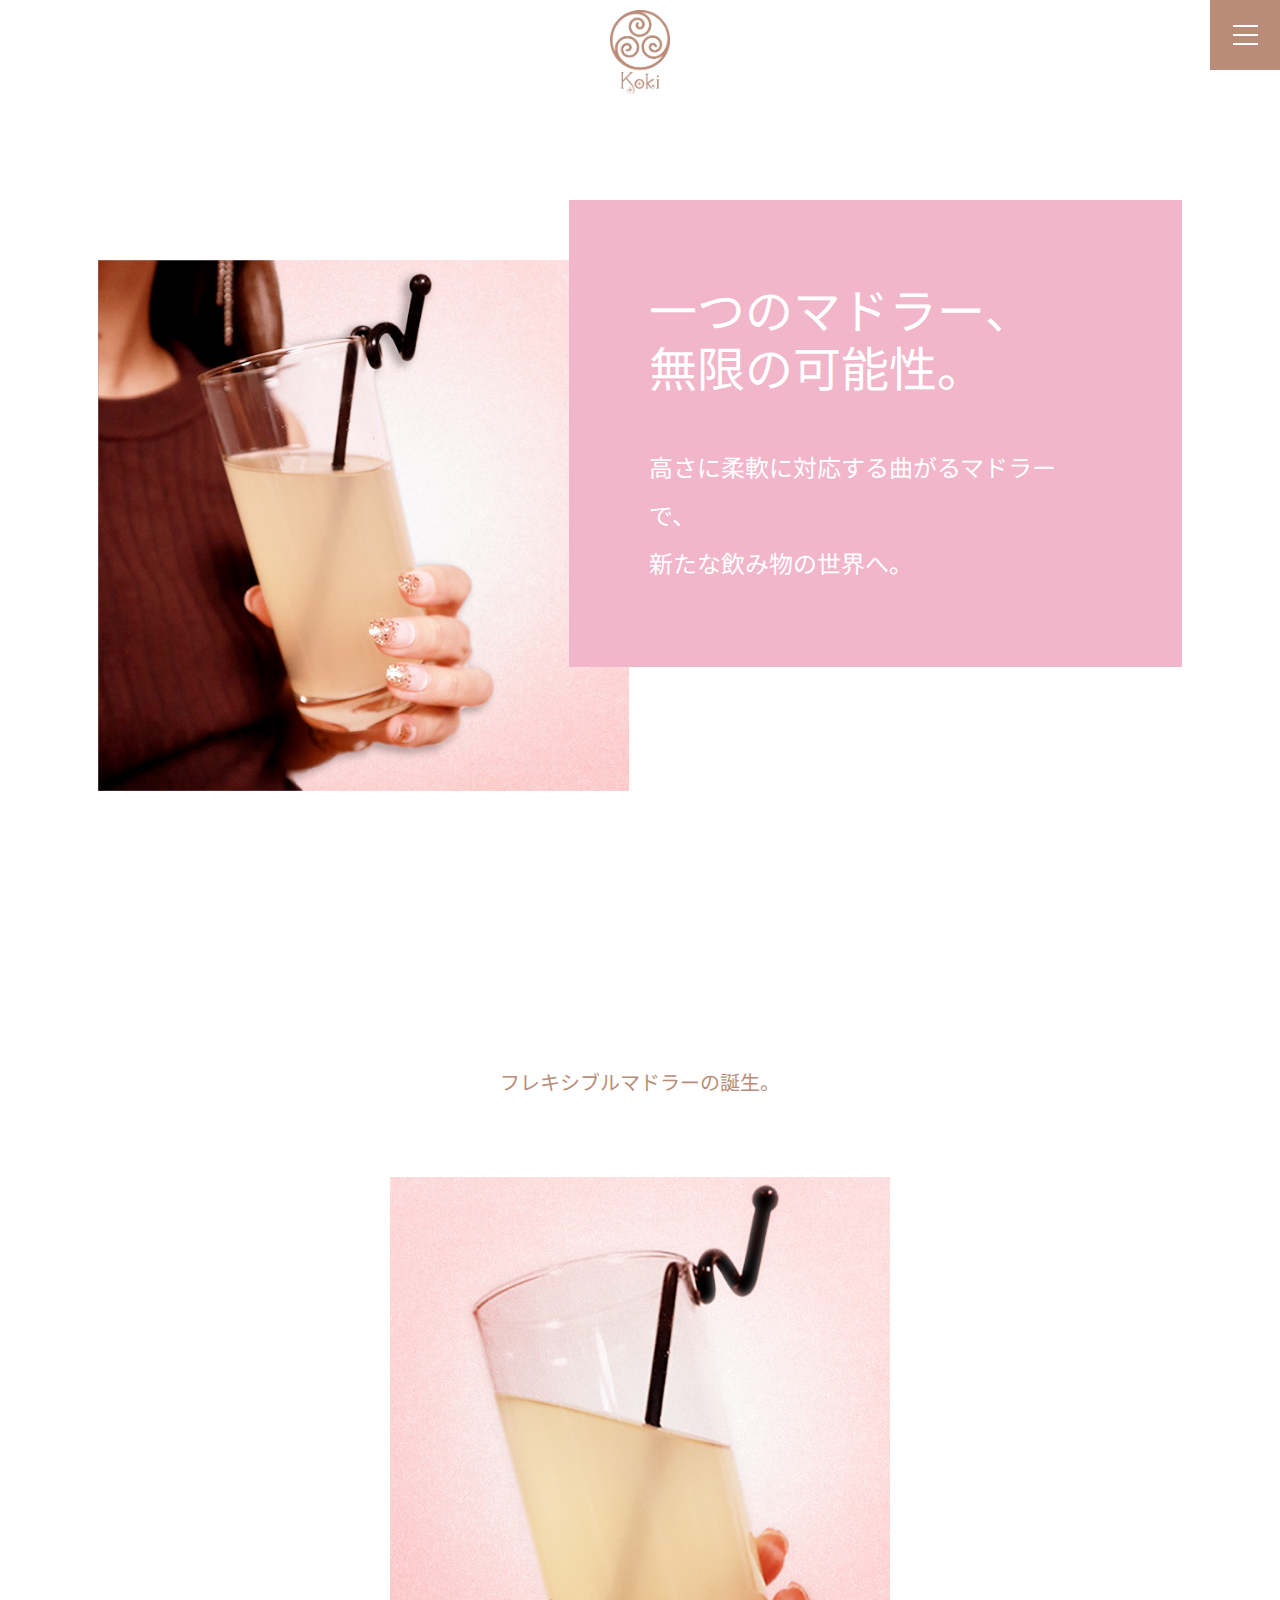
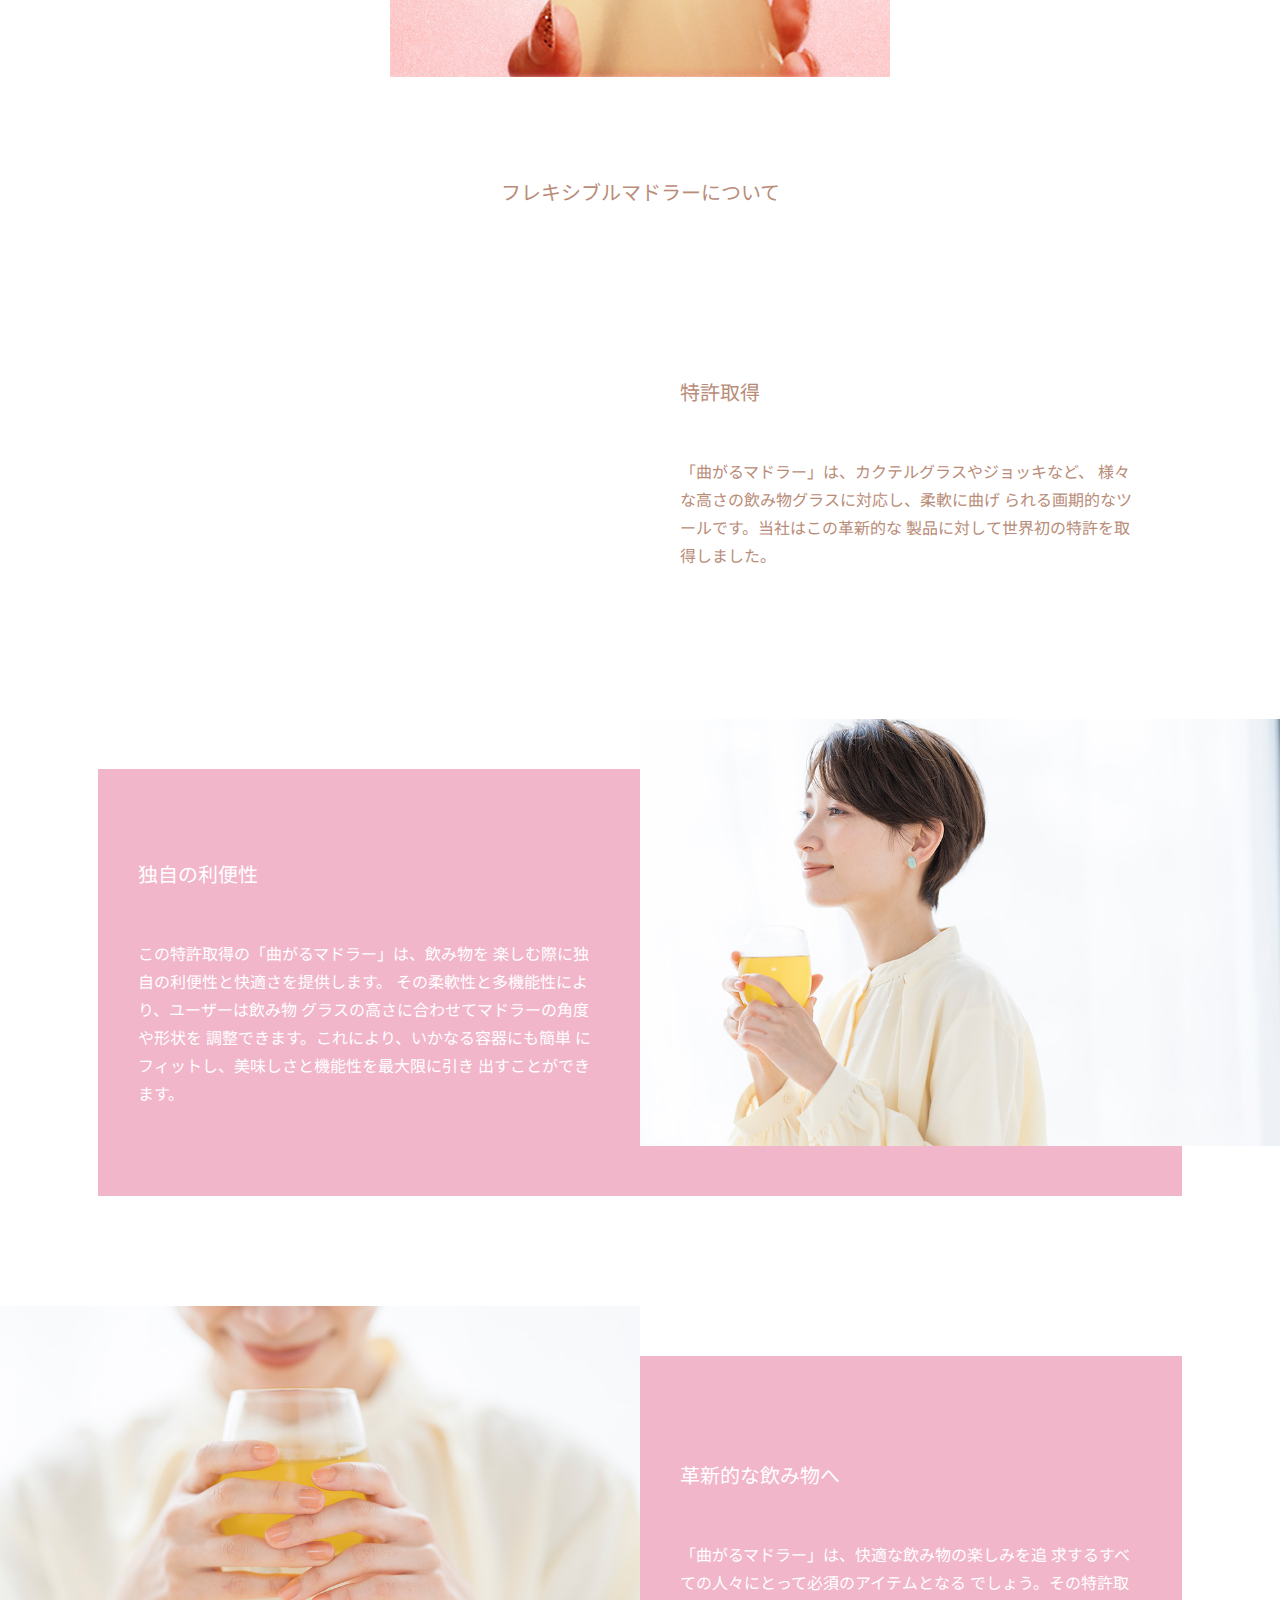
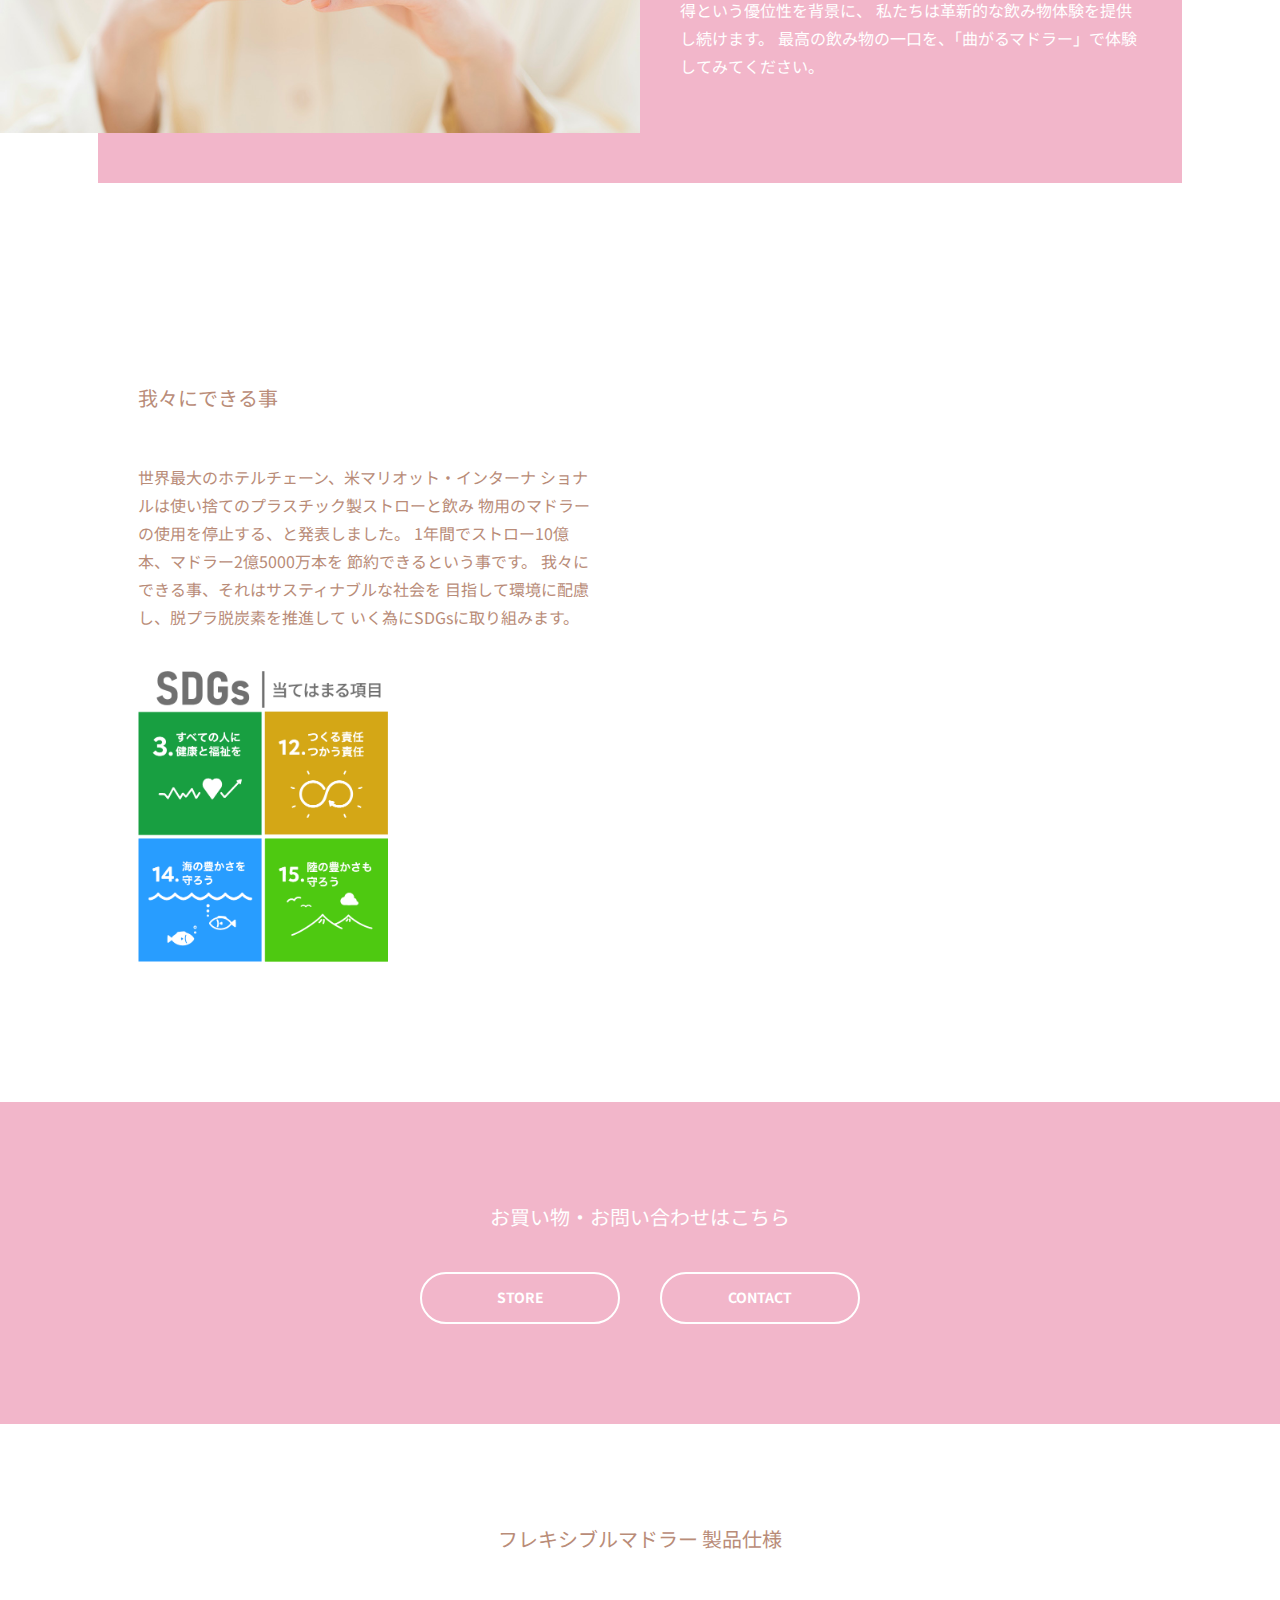
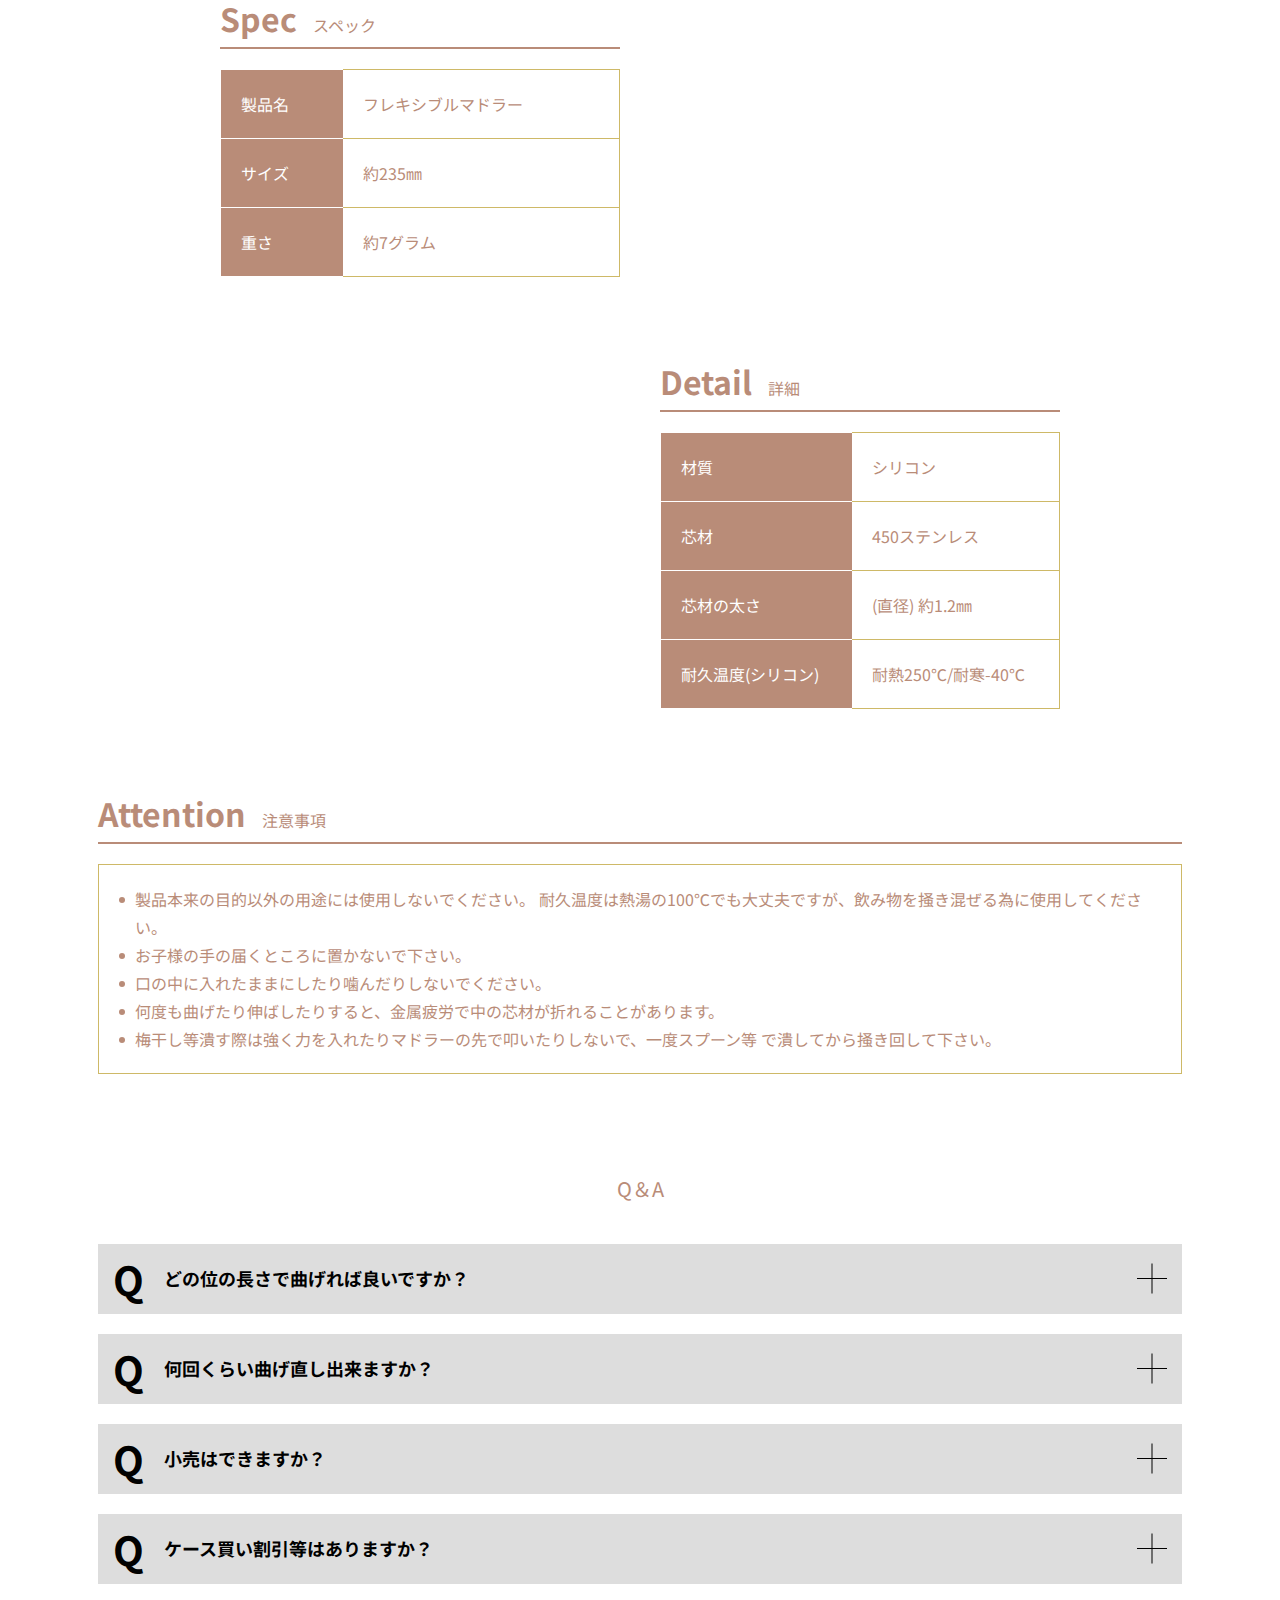
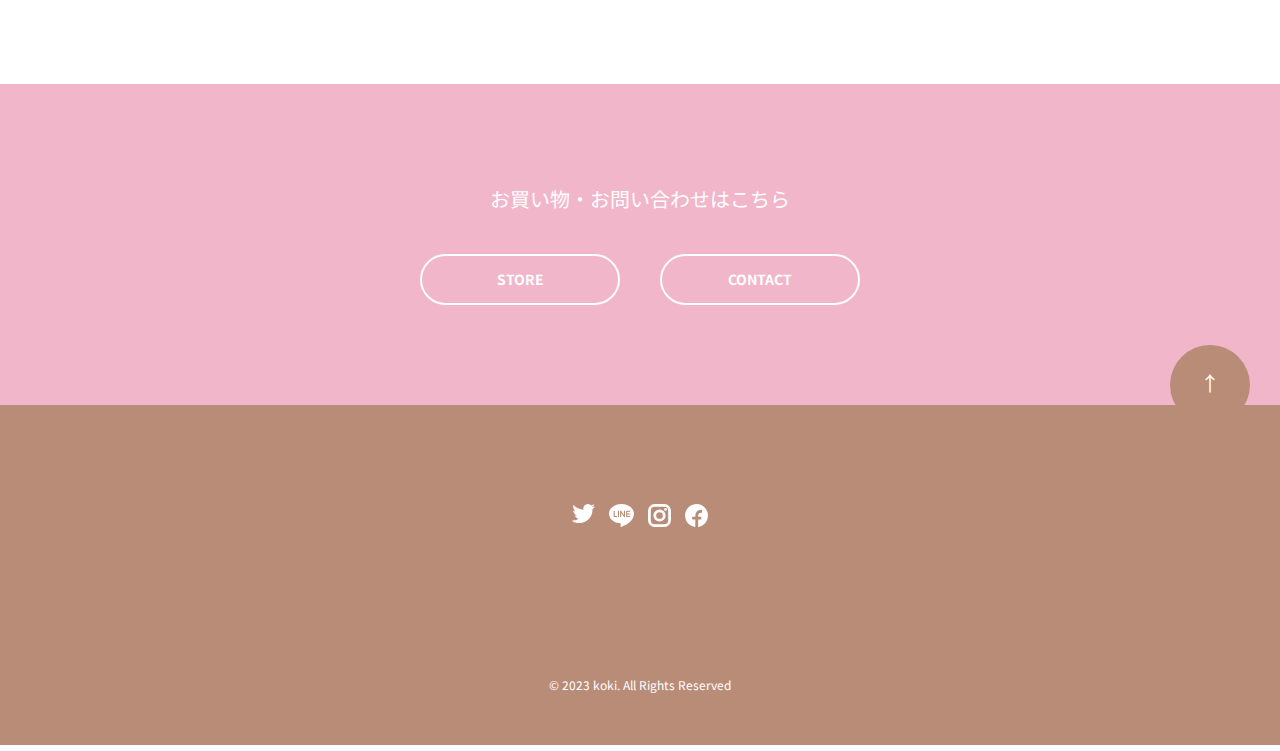
==== commit b81324ab: "PC移行" ====
--- a/index.html
+++ b/index.html
@@ -9,20 +9,22 @@
 <link rel="preconnect" href="https://fonts.googleapis.com">
 <link rel="preconnect" href="https://fonts.gstatic.com" crossorigin>
 <link href="https://fonts.googleapis.com/css2?family=Noto+Sans+JP:wght@400;700&display=swap" rel="stylesheet">
+<link rel="apple-touch-icon" href="assets/img/apple-touch-icon.png">
+<link rel="icon" href="assets/img/android-icon.png">
 <script src="https://code.jquery.com/jquery-3.6.0.min.js" integrity="sha256-/xUj+3OJU5yExlq6GSYGSHk7tPXikynS7ogEvDej/m4=" crossorigin="anonymous"></script> 
 <script src="assets/js/script.js" defer></script>
 </head>
 <body>
 <header class="header">
   <div class="header__inner">
-    <h1 class="header__logo"><a href="/"><img src="assets/img/logo.png" alt="kokiロゴ"></a></h1>
+    <h1 class="header__logo"><a href="./index.html"><img src="assets/img/logo.png" alt="koki"></a></h1>
     <button id="hamburger" class="hamburger" aria-label="メニューを開く" aria-controls="menu" aria-expanded="false"> <span class="hamburger__line" aria-hidden="true"></span> </button>
     <nav id="menu" class="gnav" aria-label="メインメニュー">
       <ul class="spmenu__list">
-        <li class="spmenu__item"><a href="/" class="spmenu__link">Top</a></li>
-        <li class="spmenu__item"><a href="/products/" class="spmenu__link">About us</a></li>
-        <li class="spmenu__item"><a href="/blog/" class="spmenu__link">Contact</a></li>
-        <li class="spmenu__item"><a href="/staff/" class="spmenu__link">Store</a></li>
+        <li class="spmenu__item"><a href="./index.html" class="spmenu__link">Top</a></li>
+        <li class="spmenu__item"><a href="./about/index.html" class="spmenu__link">About us</a></li>
+        <li class="spmenu__item"><a href="mailto:info@koki.yokohama" class="spmenu__link">Contact</a></li>
+        <!-- <li class="spmenu__item"><a href="/staff/" class="spmenu__link">Store</a></li> -->
       </ul>
     </nav>
   </div>
@@ -70,7 +72,7 @@
             にフィットし、美味しさと機能性を最大限に引き
             出すことができます。 </p>
         </div>
-        <figure class="top-about__thumb"><img src="assets/img/AdobeStock_512427073_Preview.jpeg" alt="" width="440" height="303" loading="lazy"></figure>
+        <figure class="top-about__thumb"><img src="assets/img/useful.jpg" alt="" width="440" height="303" loading="lazy"></figure>
       </section>
       <section class="top-about">
         <div class="top-about__body">
@@ -82,7 +84,7 @@
             最高の飲み物の一口を、「曲がるマドラー」で体験
             してみてください。 </p>
         </div>
-        <figure class="top-about__thumb"><img src="assets/img/AdobeStock_512427085_Preview.jpeg" alt="" width="440" height="303" loading="lazy"></figure>
+        <figure class="top-about__thumb"><img src="assets/img/innovative.jpg" alt="" width="440" height="303" loading="lazy"></figure>
       </section>
       <section class="top-about _reverse _1column">
         <div class="top-about__body">
@@ -95,7 +97,7 @@
             我々にできる事、それはサスティナブルな社会を
             目指して環境に配慮し、脱プラ脱炭素を推進して
             いく為にSDGsに取り組みます。 </p>
-          <figure class="top-about__logo"><img src="assets/img/SDGs.png" alt="" width="440" height="303" loading="lazy"></figure>
+          <figure class="top-about__logo"><img src="assets/img/SDGs.png" alt="SDGs当てはまる項目3.すべての人に健康と福祉を12.つくる責任つかう責任14.海の豊かさを守ろう15.陸の豊かさも守ろう" width="440" height="303" loading="lazy"></figure>
         </div>
       </section>
     </section>
@@ -105,8 +107,8 @@
       </header>
       <div class="cta">
         <ul class="cta__btn">
-          <li><a href="/store/" target="_blank" class="btn btn--ghost">Store</a></li>
-          <li><a href="/contact/" target="_blank" class="btn btn--ghost">Contact</a></li>
+          <li><a href="/" target="_blank" class="btn btn--ghost">Store</a></li>
+          <li><a href="mailto:info@koki.yokohama" target="_blank" class="btn btn--ghost">Contact</a></li>
         </ul>
       </div>
     </section>
@@ -254,12 +256,12 @@
 	<p class="pagetop"><a href="#top">↑</a></p>
   <div class="footer__inner">
     <ul class="ftmenu-sns">
-      <li class="ftmenu-sns__item"><a href="/law/" class="ftmenu-sns__link">twitter</a></li>
-      <li class="ftmenu-sns__item"><a href="/privacy/" class="ftmenu-sns__link">line</a></li>
-      <li class="ftmenu-sns__item"><a href="/privacy/" class="ftmenu-sns__link">insta</a></li>
-      <li class="ftmenu-sns__item"><a href="/privacy/" class="ftmenu-sns__link">facebook</a></li>
+      <li class="ftmenu-sns__item"><a href="/law/" class="ftmenu-sns__link" target="_blank"><img src="assets/img/twitter.svg" alt="Twitter"/></a></li>
+      <li class="ftmenu-sns__item"><a href="/privacy/" class="ftmenu-sns__link" target="_blank"><img src="assets/img/line.svg" alt="Line"/></a></li>
+      <li class="ftmenu-sns__item"><a href="/privacy/" class="ftmenu-sns__link" target="_blank"><img src="assets/img/insta.svg" alt="Instagram"/></a></li>
+      <li class="ftmenu-sns__item"><a href="/privacy/" class="ftmenu-sns__link" target="_blank"><img src="assets/img/facebook.svg" alt="Facebook"/></a></li>
     </ul>
-    <div class="footer__logo"><img src="assets/img/logo_w.png" alt="kokiロゴ" width="76" height="103" loading="lazy"></div>
+    <div class="footer__logo"><img src="assets/img/logo_w.png" alt="koki" width="76" height="103" loading="lazy"></div>
     <p class="footer__copyright"><small lang="en">&copy; 2023 koki. All Rights Reserved</small></p>
   </div>
 </footer>
--- a/assets/css/common.css
+++ b/assets/css/common.css
@@ -376,9 +376,10 @@
 class名は分けてあるので将来的に個別に指定することになったら分離します。*/
 .spmenu__logo,
 .footer__logo {
-  width: 76px;
-  height: 103px;
-  margin: auto; }
+  width: 150px;
+  height: 67px;
+  margin: auto;
+  margin-top: 20px; }
 
 .spmenu__list,
 .ftmenu {
@@ -408,9 +409,6 @@
 .spmenu-sns__item,
 .ftmenu-sns__item {
   display: inline-block; }
-  .spmenu-sns__item:not(:first-child),
-  .ftmenu-sns__item:not(:first-child) {
-    border-left: 1px solid; }
 
 .spmenu-sns__link,
 .ftmenu-sns__link {
@@ -1250,7 +1248,8 @@
 .faq__q-text {
   flex-grow: 1;
   margin-left: 15px;
-  margin-right: 15px; }
+  margin-right: 15px;
+  color: #000000; }
 
 .faq__action {
   flex-shrink: 0;
@@ -1269,6 +1268,7 @@
     width: 100%;
     height: 0;
     border-top: 1px solid;
+    color: #000000;
     transition: all .3s; }
   .faq__action::after {
     transform: rotate(90deg); }
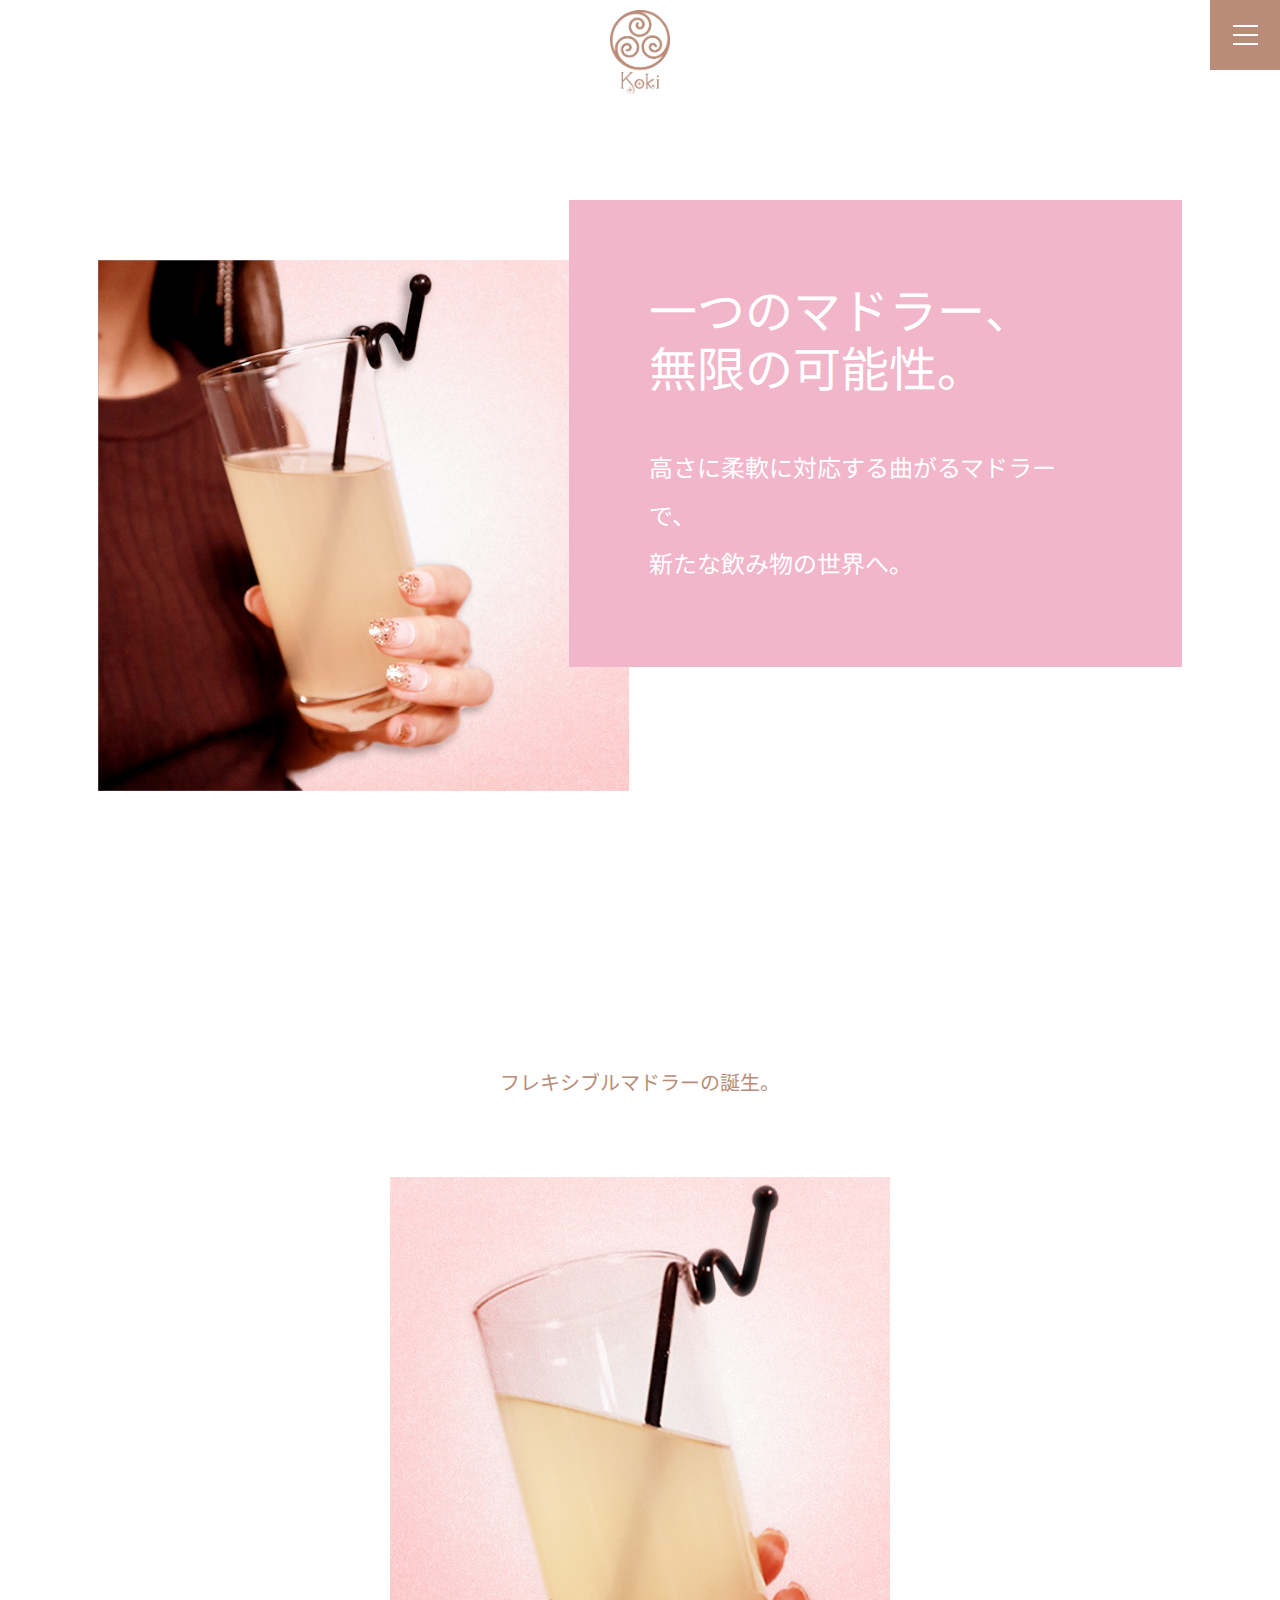
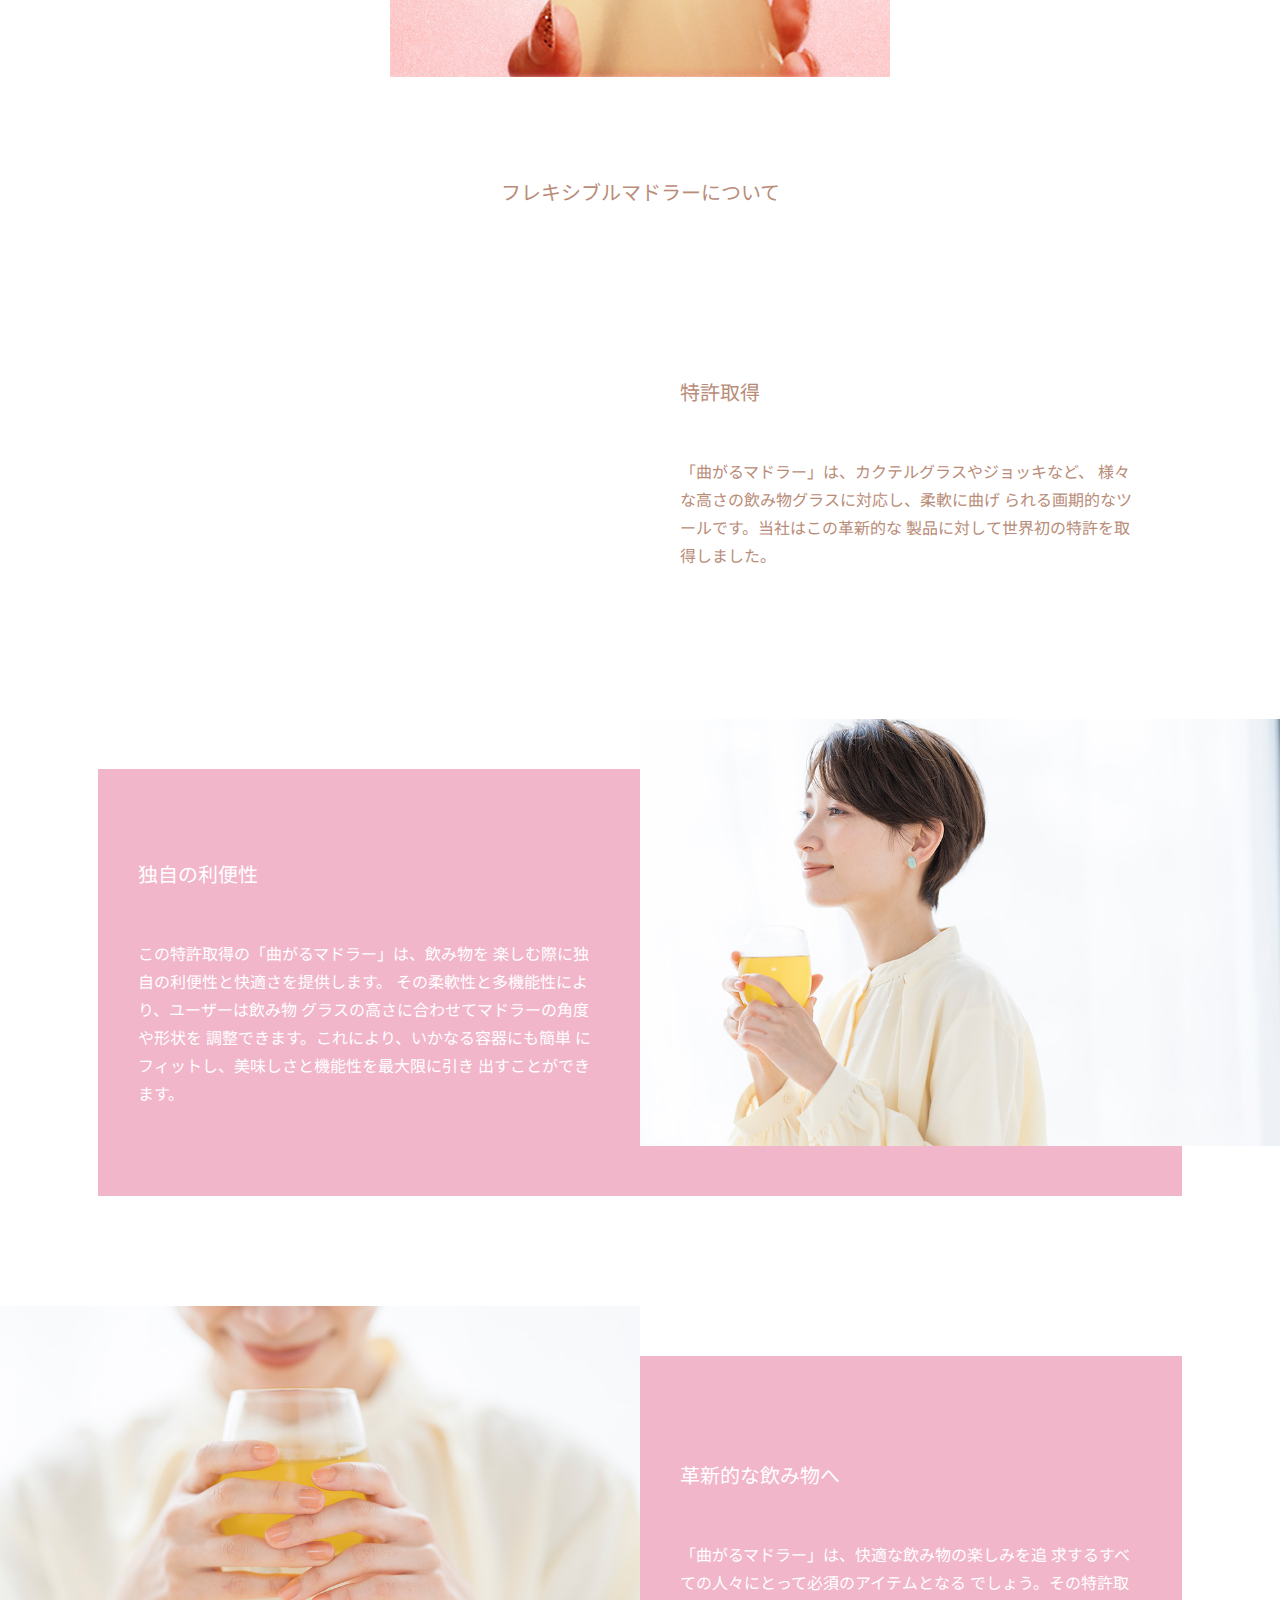
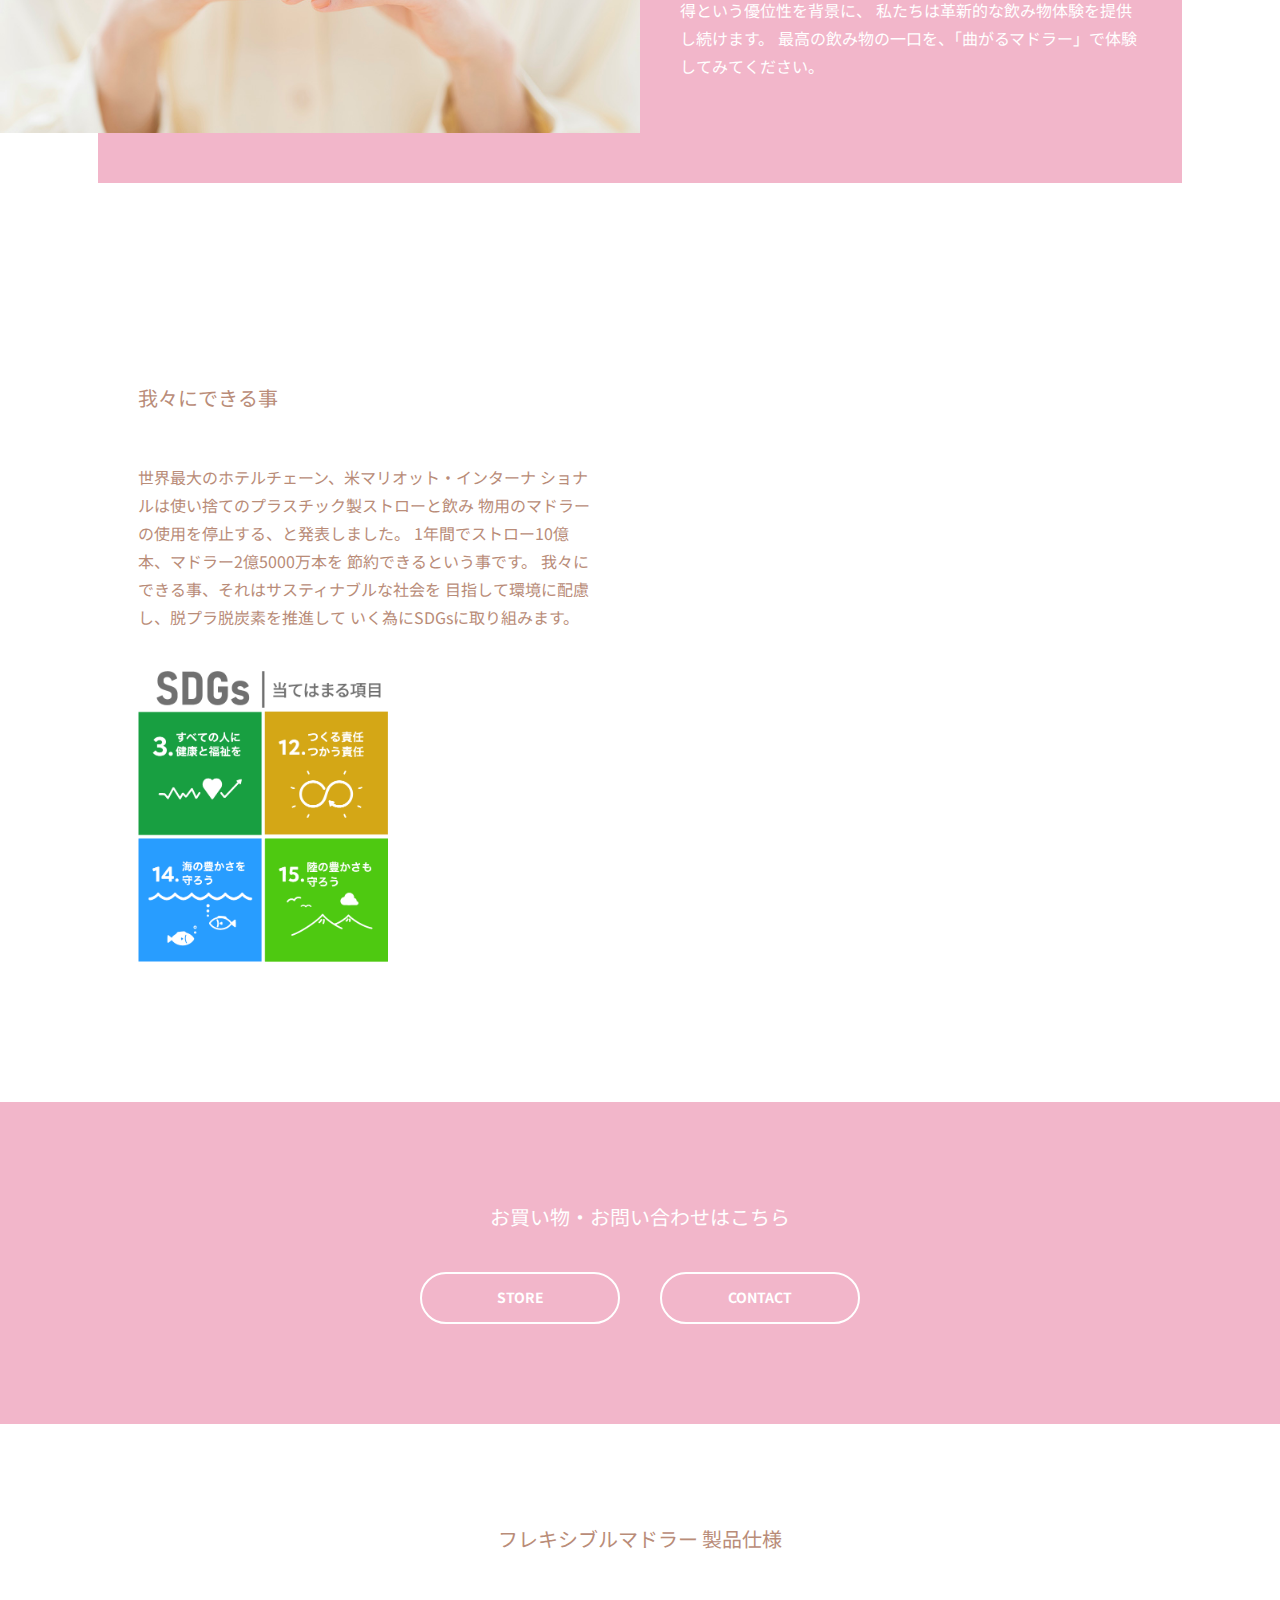
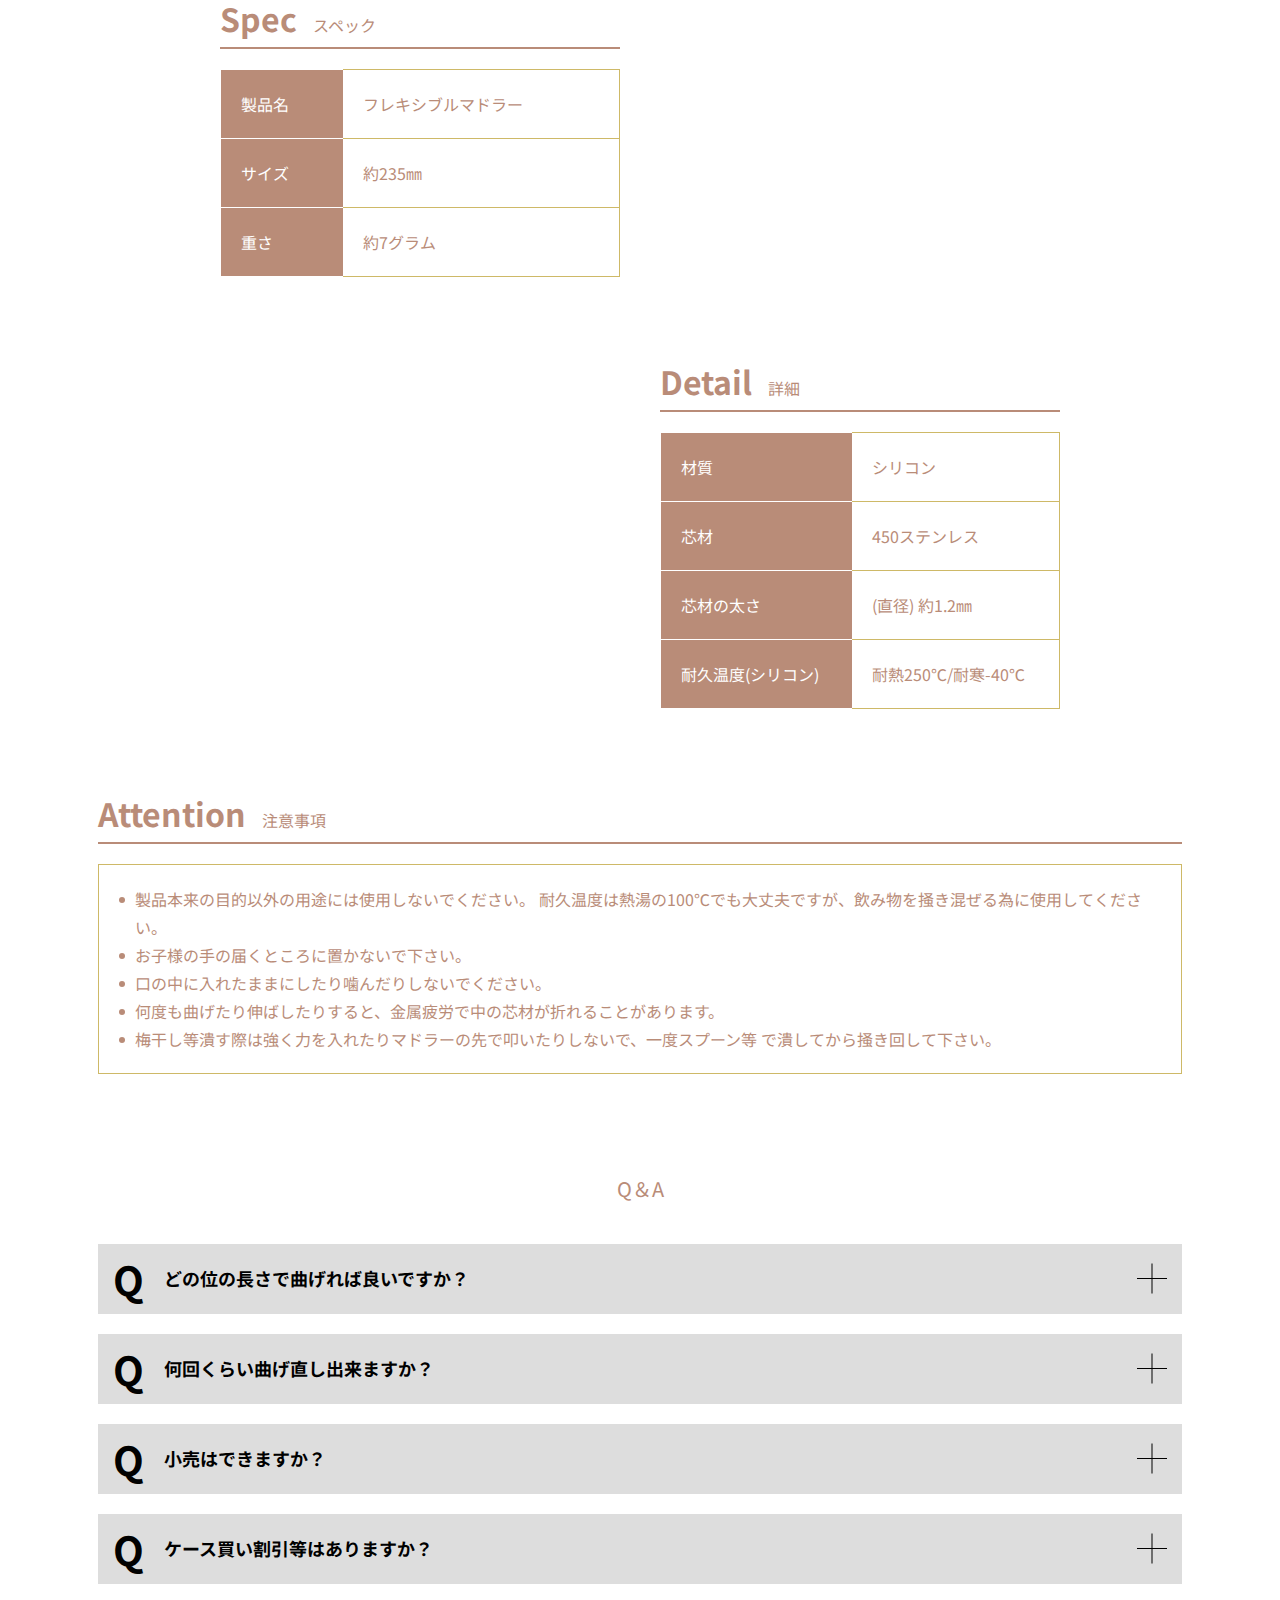
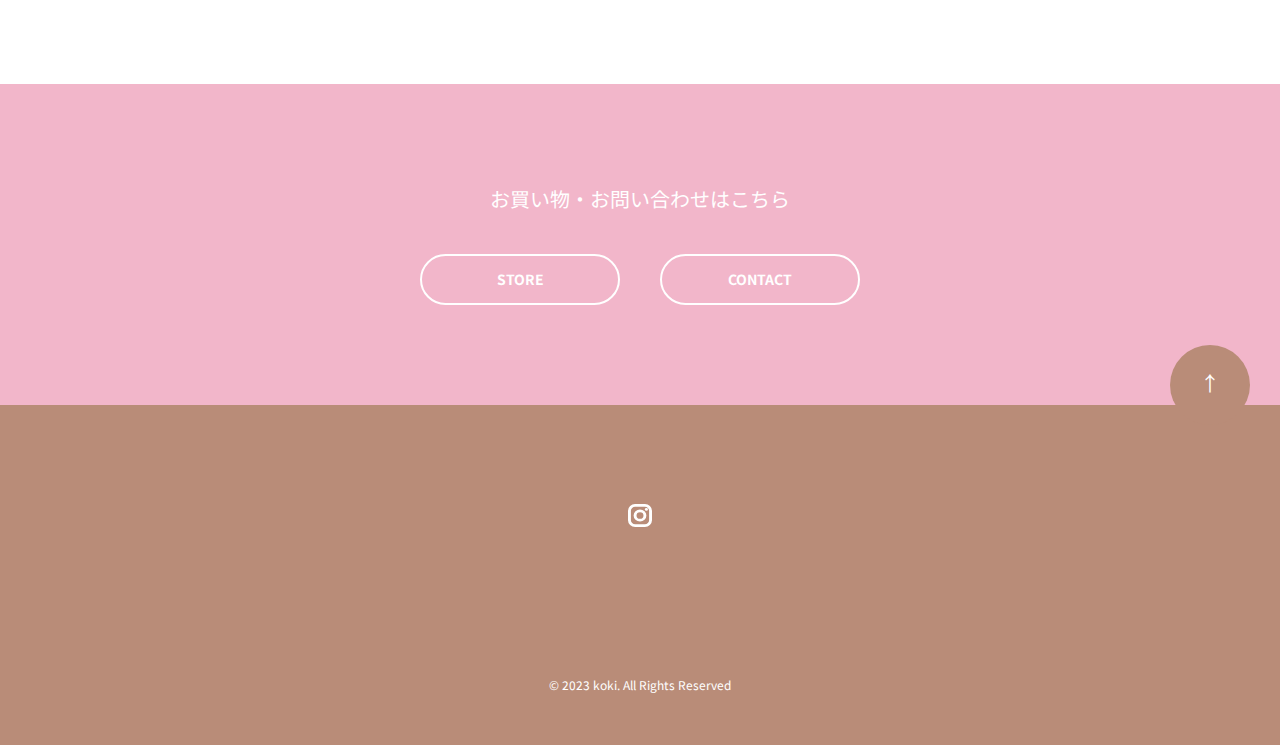
==== commit 0e2dba50: "SEO対策" ====
--- a/index.html
+++ b/index.html
@@ -3,8 +3,9 @@
 <head>
 <meta charset="UTF-8">
 <meta name="viewport" content="width=device-width, initial-scale=1.0">
-<title>フレキシブルマドラー  koki</title>
-<meta name="description" content="一つのマドラー、無限の可能性。高さに柔軟に対応する曲がるマドラーで、新たな飲み物の世界へ。">
+<title>フレキシブルマドラー || 曲がるマドラー ||  洸輝 || Koki</title>
+<meta name="description" content="神奈川県相模原市 || 曲がるマドラー || 一つのマドラー、無限の可能性。高さに柔軟に対応する曲がるマドラーで、新たな飲み物の世界へ。">
+<meta name="keywords" content="フレキシブルマドラー || 曲がるマドラー || 洸輝 || Koki || こうき || 神奈川県相模原市 || さがみはら" />
 <link rel="stylesheet" href="assets/css/common.css">
 <link rel="preconnect" href="https://fonts.googleapis.com">
 <link rel="preconnect" href="https://fonts.gstatic.com" crossorigin>
@@ -13,11 +14,20 @@
 <link rel="icon" href="assets/img/android-icon.png">
 <script src="https://code.jquery.com/jquery-3.6.0.min.js" integrity="sha256-/xUj+3OJU5yExlq6GSYGSHk7tPXikynS7ogEvDej/m4=" crossorigin="anonymous"></script> 
 <script src="assets/js/script.js" defer></script>
+<!-- Google tag (gtag.js) -->
+<script async src="https://www.googletagmanager.com/gtag/js?id=G-MPXTTPT5Z7"></script>
+<script>
+  window.dataLayer = window.dataLayer || [];
+  function gtag(){dataLayer.push(arguments);}
+  gtag('js', new Date());
+
+  gtag('config', 'G-MPXTTPT5Z7');
+</script> 
 </head>
 <body>
 <header class="header">
   <div class="header__inner">
-    <h1 class="header__logo"><a href="./index.html"><img src="assets/img/logo.png" alt="koki"></a></h1>
+    <h1 class="header__logo"><a href="./index.html"><img src="assets/img/logo.png" alt="フレキシブルマドラー || 曲がるマドラー || 洸輝 || Koki"></a></h1>
     <button id="hamburger" class="hamburger" aria-label="メニューを開く" aria-controls="menu" aria-expanded="false"> <span class="hamburger__line" aria-hidden="true"></span> </button>
     <nav id="menu" class="gnav" aria-label="メインメニュー">
       <ul class="spmenu__list">
@@ -39,14 +49,14 @@
             高さに柔軟に対応する曲がるマドラーで、<br>
             新たな飲み物の世界へ。</p>
         </div>
-        <figure class="mainVisual__ph"><img src="assets/img/IMG_8723.jpg" width="620" height="620" alt=""/></figure>
+        <figure class="mainVisual__ph"><img src="assets/img/IMG_8723.jpg" width="620" height="620" alt="フレキシブルマドラー || 曲がるマドラー || 洸輝 || Koki"/></figure>
       </div>
     </section>
     <section class="section">
       <header class="heading-lv2">
         <h2 class="heading-lv2__title">フレキシブルマドラーの誕生。</h2>
       </header>
-      <div class="intro__eyecatch"> <img src="assets/img/IMG_8724_1.jpg" width="500" height="500" alt=""/> </div>
+      <div class="intro__eyecatch"> <img src="assets/img/IMG_8724_1.jpg" width="500" height="500" alt="フレキシブルマドラー || 曲がるマドラー || 洸輝 || Koki"/> </div>
     </section>
     <section class="section">
       <header class="heading-lv2">
@@ -72,7 +82,7 @@
             にフィットし、美味しさと機能性を最大限に引き
             出すことができます。 </p>
         </div>
-        <figure class="top-about__thumb"><img src="assets/img/useful.jpg" alt="" width="440" height="303" loading="lazy"></figure>
+        <figure class="top-about__thumb"><img src="assets/img/useful.jpg" alt="フレキシブルマドラー || 曲がるマドラー || 洸輝 || Koki" width="440" height="303" loading="lazy"></figure>
       </section>
       <section class="top-about">
         <div class="top-about__body">
@@ -84,7 +94,7 @@
             最高の飲み物の一口を、「曲がるマドラー」で体験
             してみてください。 </p>
         </div>
-        <figure class="top-about__thumb"><img src="assets/img/innovative.jpg" alt="" width="440" height="303" loading="lazy"></figure>
+        <figure class="top-about__thumb"><img src="assets/img/innovative.jpg" alt="フレキシブルマドラー || 曲がるマドラー || 洸輝 || Koki" width="440" height="303" loading="lazy"></figure>
       </section>
       <section class="top-about _reverse _1column">
         <div class="top-about__body">
@@ -134,7 +144,7 @@
             </tr>
           </table>
         </div>
-        <figure class="detail__thumb"><img src="assets/img/spec.png" alt="" width="440" height="303" loading="lazy"></figure>
+        <figure class="detail__thumb"><img src="assets/img/spec.png" alt="フレキシブルマドラー || 曲がるマドラー || 洸輝 || Koki" width="440" height="303" loading="lazy"></figure>
       </section>
       <section class="detail">
         <div class="detail__body">
@@ -158,7 +168,7 @@
             </tr>
           </table>
         </div>
-        <figure class="detail__thumb"><img src="assets/img/detail.png" alt="" width="440" height="303" loading="lazy"></figure>
+        <figure class="detail__thumb"><img src="assets/img/detail.png" alt="フレキシブルマドラー || 曲がるマドラー || 洸輝 || Koki" width="440" height="303" loading="lazy"></figure>
       </section>
       <section class="detail _attn">
         <div class="detail__body">
@@ -256,12 +266,12 @@
 	<p class="pagetop"><a href="#top">↑</a></p>
   <div class="footer__inner">
     <ul class="ftmenu-sns">
-      <li class="ftmenu-sns__item"><a href="/law/" class="ftmenu-sns__link" target="_blank"><img src="assets/img/twitter.svg" alt="Twitter"/></a></li>
-      <li class="ftmenu-sns__item"><a href="/privacy/" class="ftmenu-sns__link" target="_blank"><img src="assets/img/line.svg" alt="Line"/></a></li>
-      <li class="ftmenu-sns__item"><a href="/privacy/" class="ftmenu-sns__link" target="_blank"><img src="assets/img/insta.svg" alt="Instagram"/></a></li>
-      <li class="ftmenu-sns__item"><a href="/privacy/" class="ftmenu-sns__link" target="_blank"><img src="assets/img/facebook.svg" alt="Facebook"/></a></li>
+      <!-- <li class="ftmenu-sns__item"><a href="/law/" class="ftmenu-sns__link" target="_blank"><img src="assets/img/twitter.svg" alt="Twitter"/></a></li> -->
+      <!-- <li class="ftmenu-sns__item"><a href="/privacy/" class="ftmenu-sns__link" target="_blank"><img src="assets/img/line.svg" alt="Line"/></a></li> -->
+      <li class="ftmenu-sns__item"><a href="https://www.instagram.com/koki.yokohama/" class="ftmenu-sns__link" target="_blank"><img src="assets/img/insta.svg" alt="Instagram"/></a></li>
+      <!-- <li class="ftmenu-sns__item"><a href="/privacy/" class="ftmenu-sns__link" target="_blank"><img src="assets/img/facebook.svg" alt="Facebook"/></a></li> -->
     </ul>
-    <div class="footer__logo"><img src="assets/img/logo_w.png" alt="koki" width="76" height="103" loading="lazy"></div>
+    <div class="footer__logo"><img src="assets/img/logo_w.png" alt="フレキシブルマドラー || 曲がるマドラー || 洸輝 || Koki" width="76" height="103" loading="lazy"></div>
     <p class="footer__copyright"><small lang="en">&copy; 2023 koki. All Rights Reserved</small></p>
   </div>
 </footer>
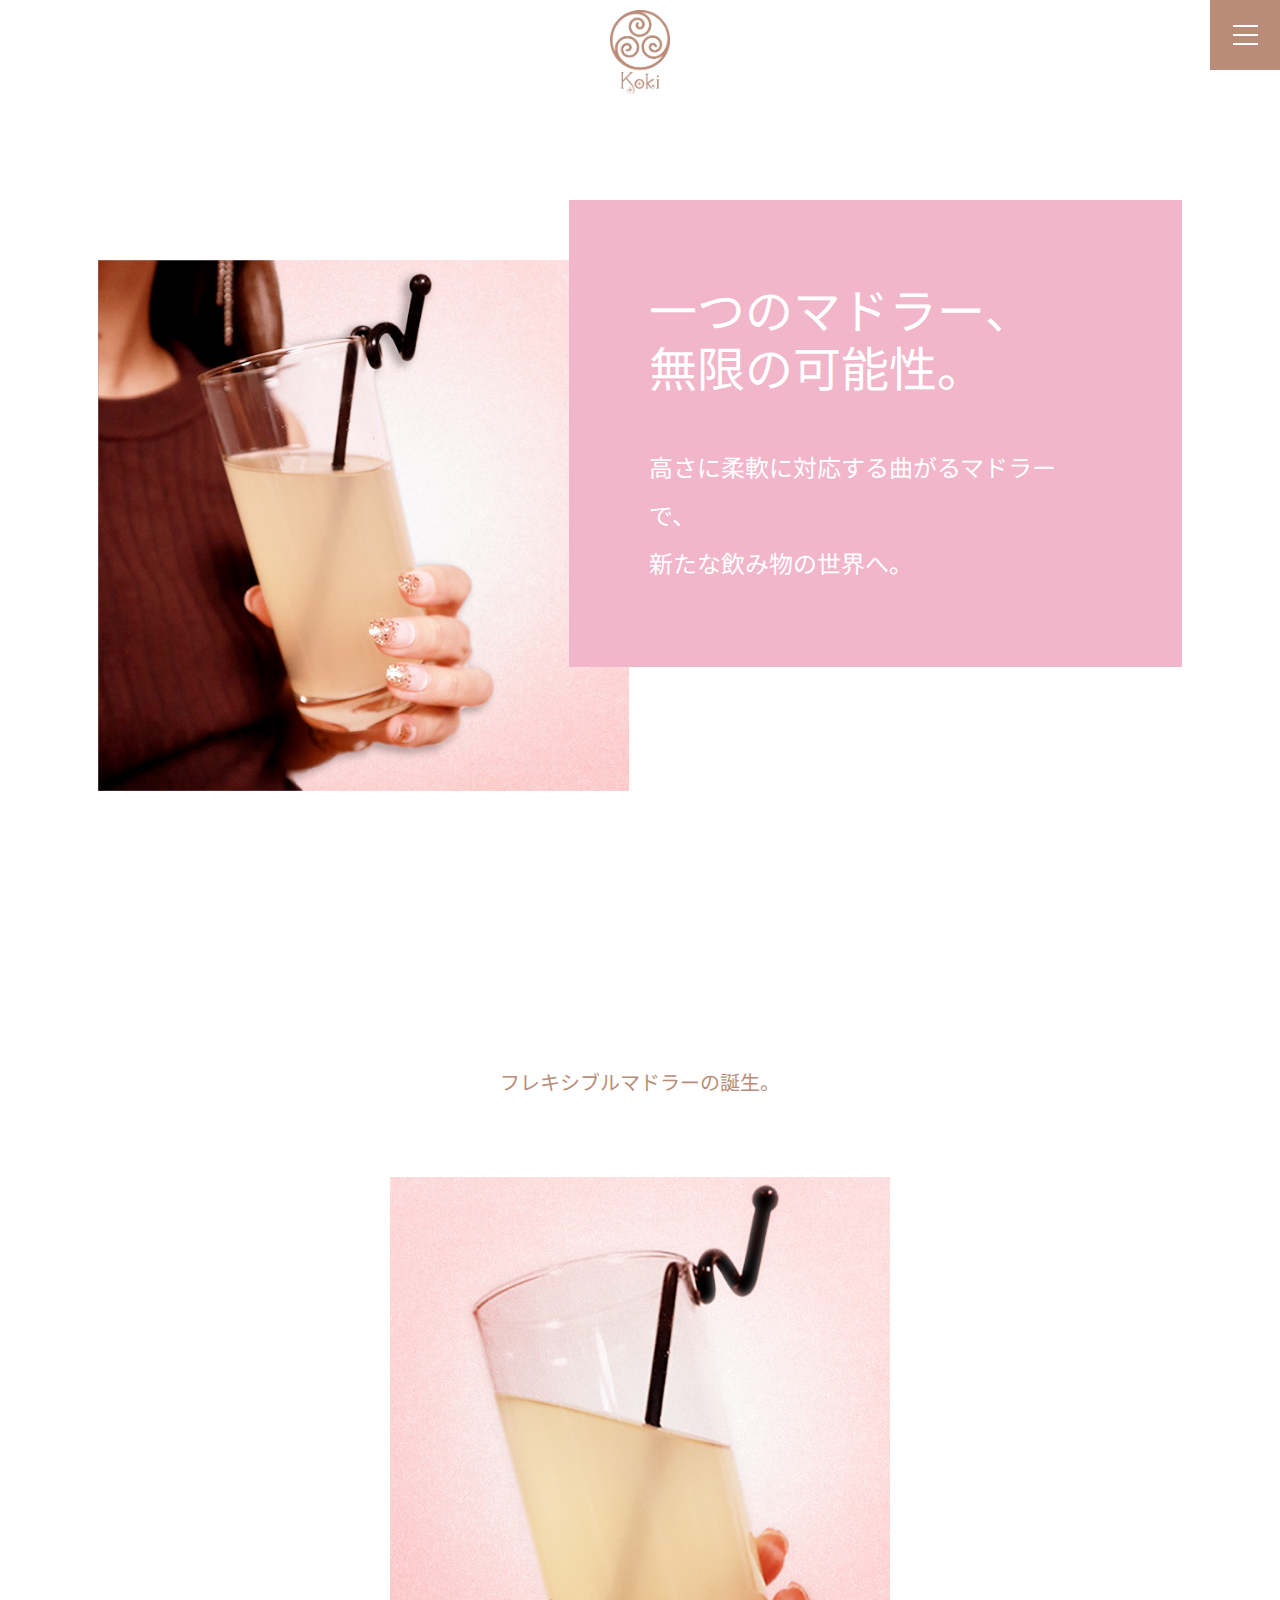
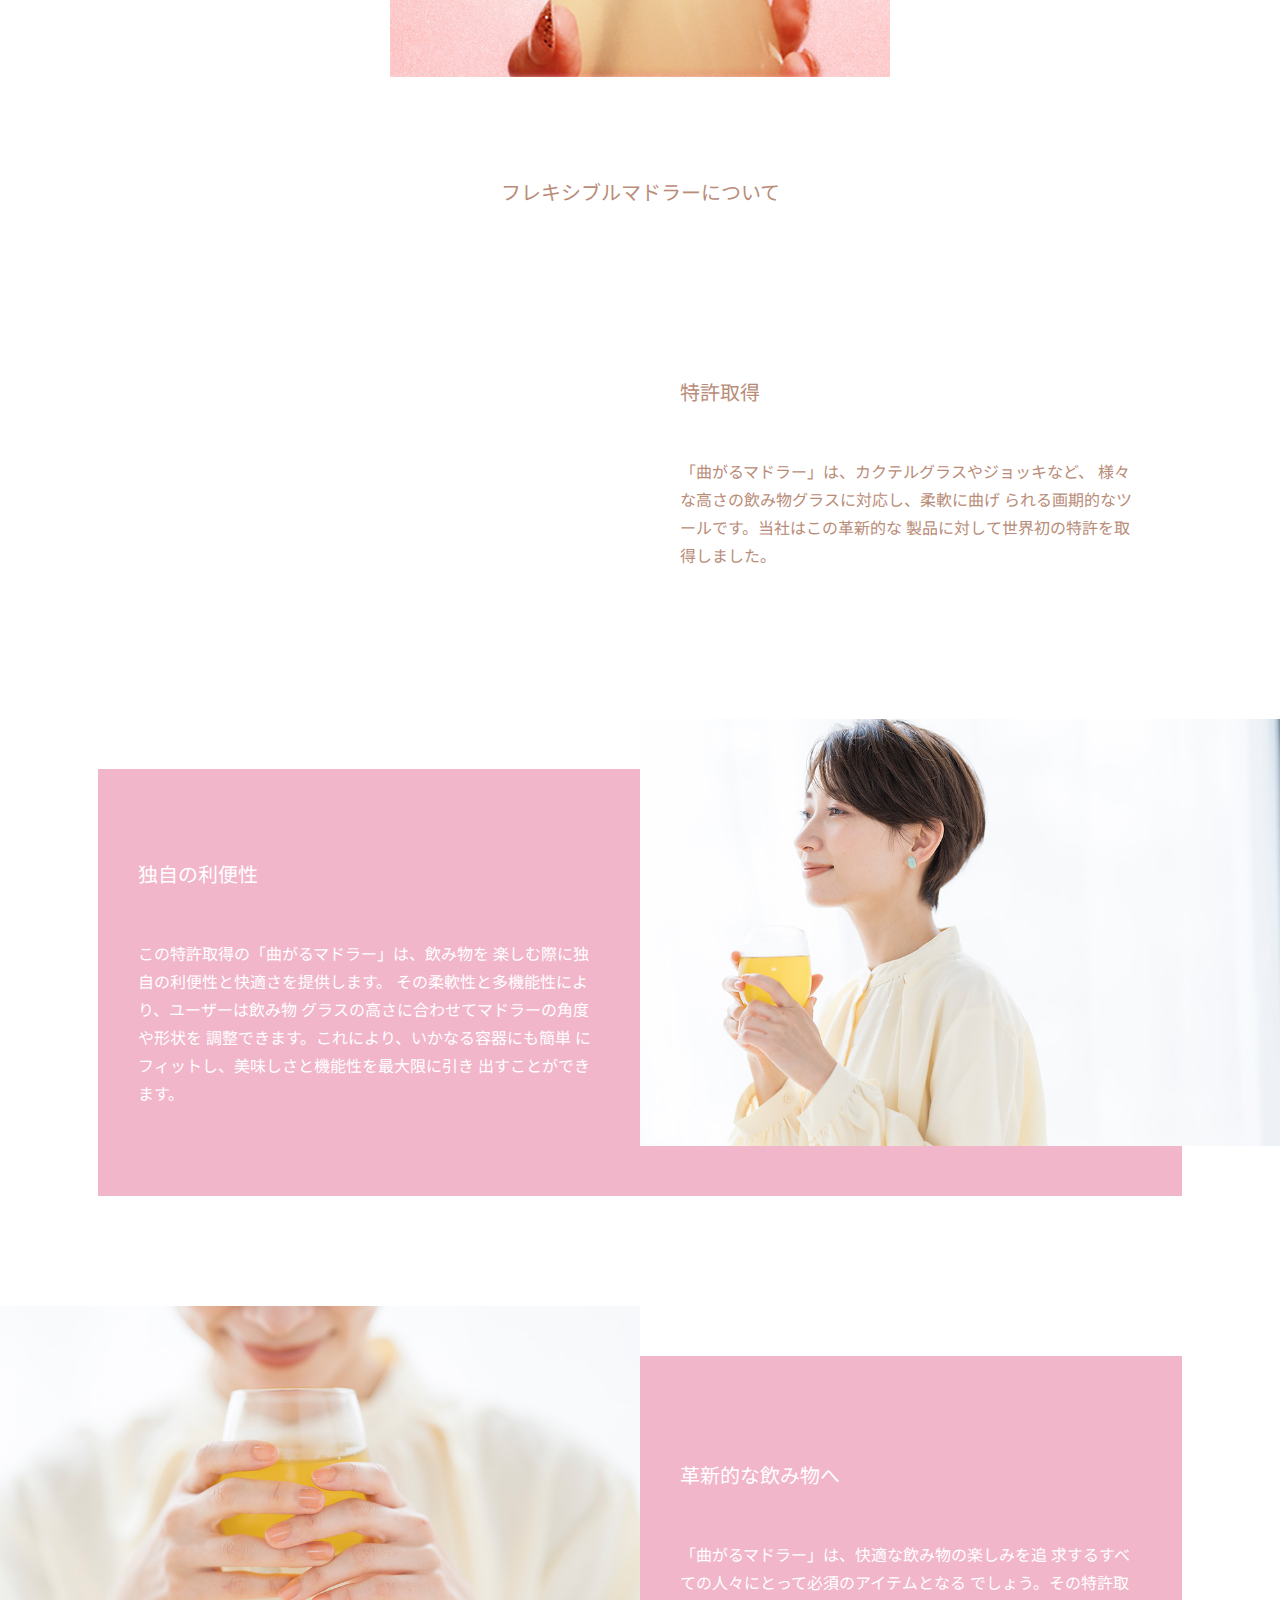
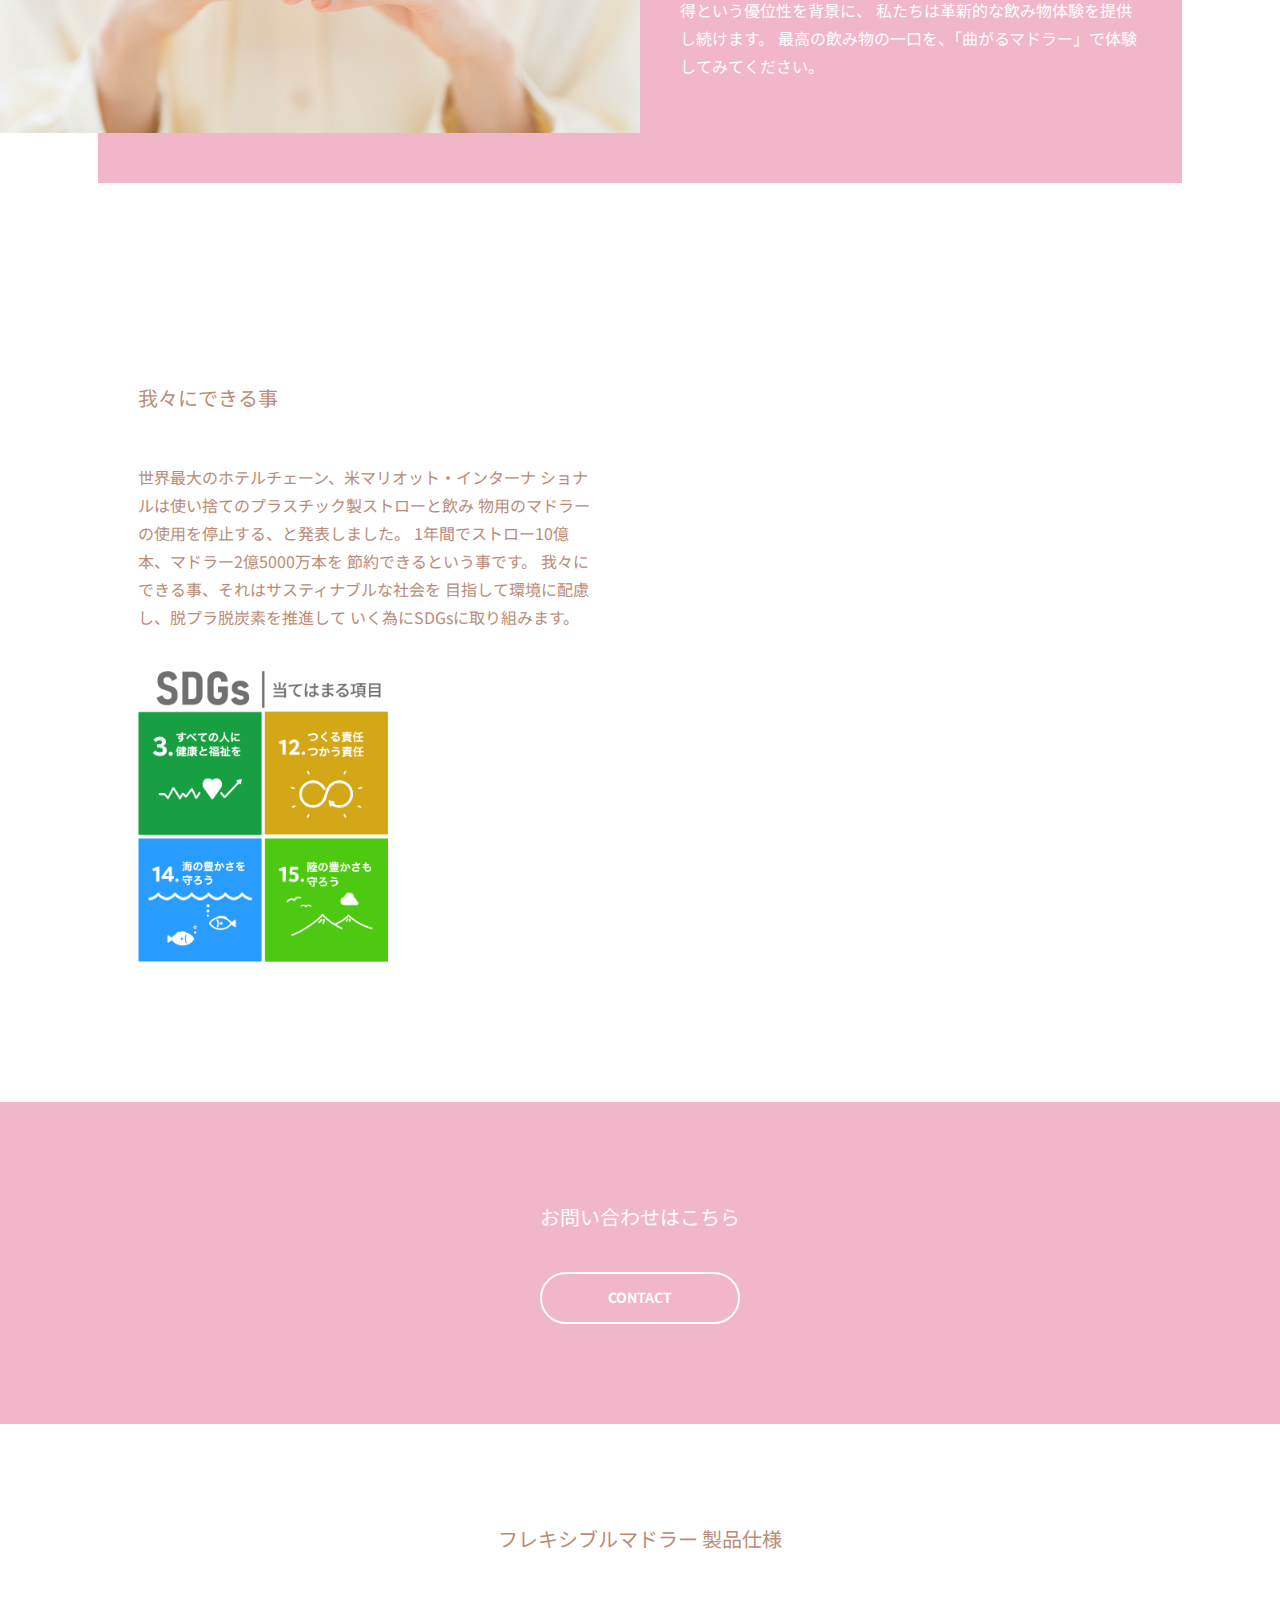
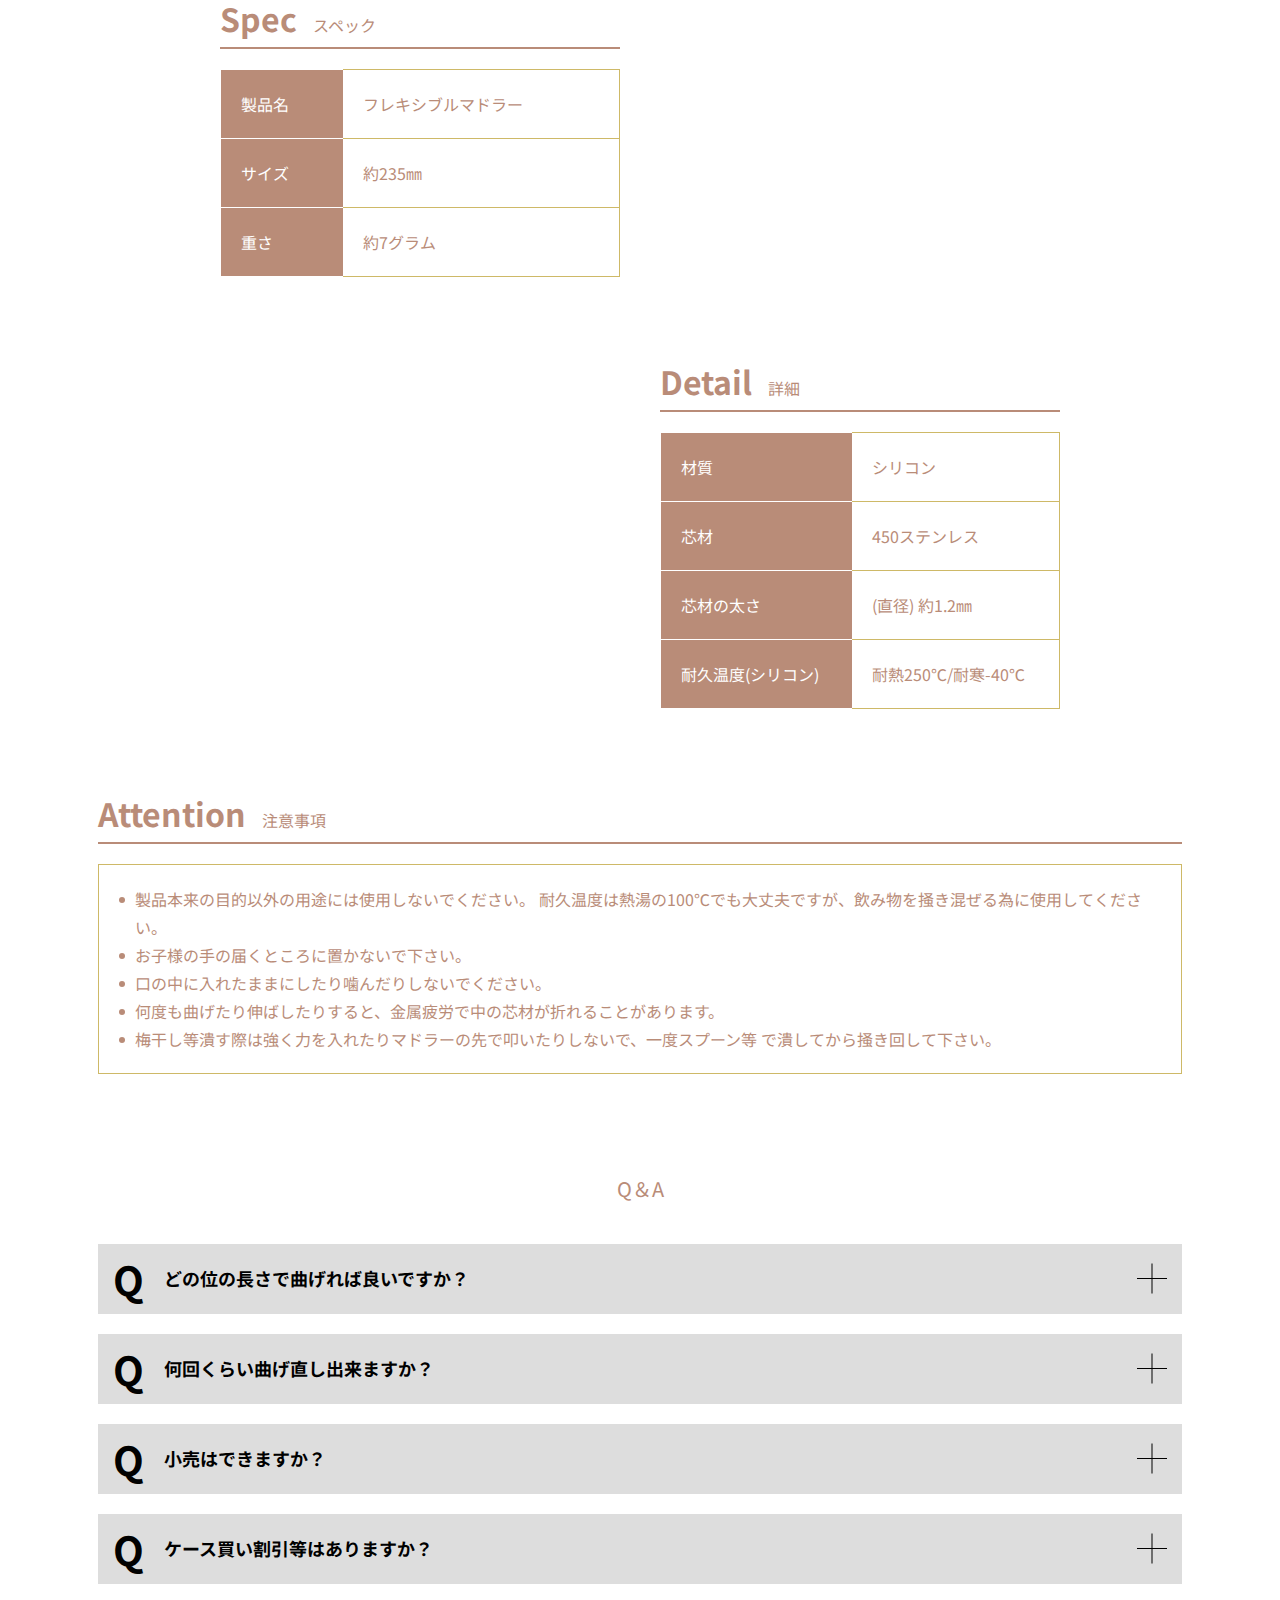
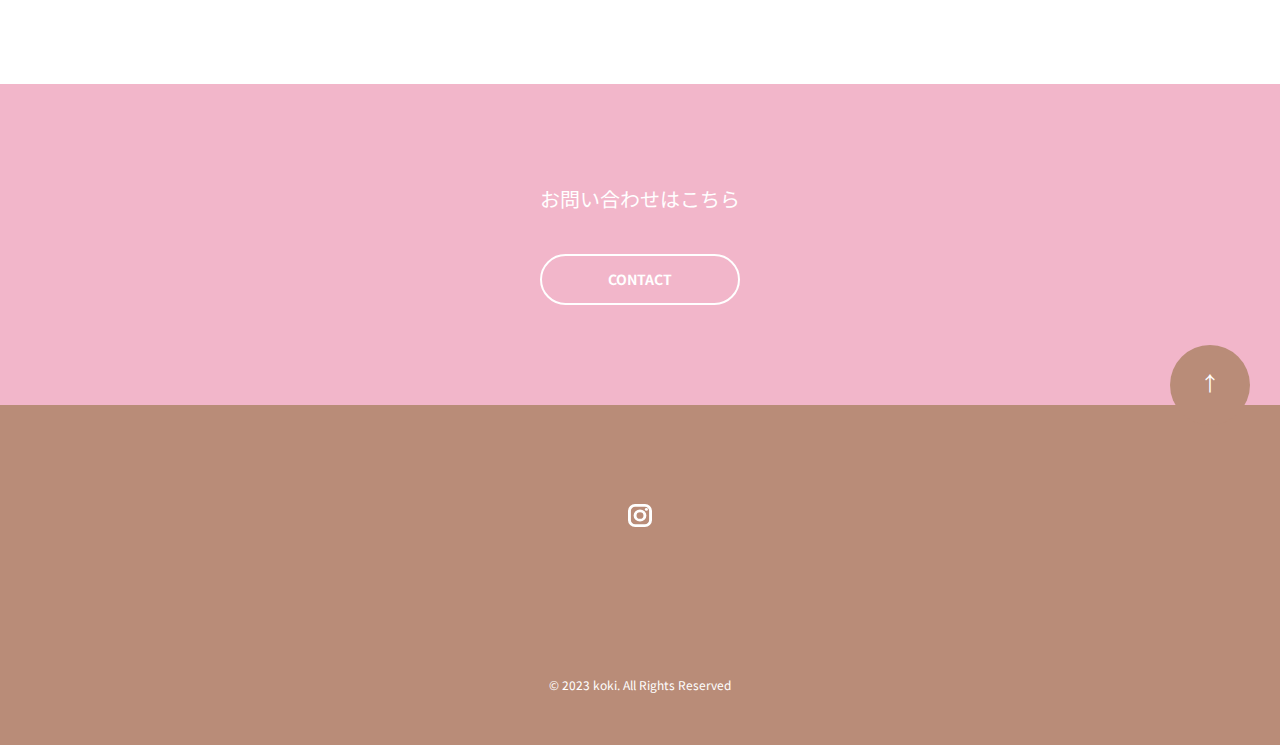
==== commit f40fff32: "Store隠す" ====
--- a/index.html
+++ b/index.html
@@ -113,11 +113,11 @@
     </section>
     <section class="section section--bg font--white">
       <header class="heading-lv2">
-        <h2 class="heading-lv2__title">お買い物・お問い合わせはこちら</h2>
+        <h2 class="heading-lv2__title">お問い合わせはこちら</h2>
       </header>
       <div class="cta">
         <ul class="cta__btn">
-          <li><a href="/" target="_blank" class="btn btn--ghost">Store</a></li>
+          <!-- <li><a href="/" target="_blank" class="btn btn--ghost">Store</a></li> -->
           <li><a href="mailto:info@koki.yokohama" target="_blank" class="btn btn--ghost">Contact</a></li>
         </ul>
       </div>
@@ -251,12 +251,12 @@
     </section>
     <section class="section section--bg font--white">
       <header class="heading-lv2">
-        <h2 class="heading-lv2__title">お買い物・お問い合わせはこちら</h2>
+        <h2 class="heading-lv2__title">お問い合わせはこちら</h2>
       </header>
       <div class="cta">
         <ul class="cta__btn">
-          <li><a href="/store/" target="_blank" class="btn btn--ghost">Store</a></li>
-          <li><a href="/contact/" target="_blank" class="btn btn--ghost">Contact</a></li>
+          <!-- <li><a href="/store/" target="_blank" class="btn btn--ghost">Store</a></li> -->
+          <li><a href="mailto:info@koki.yokohama" target="_blank" class="btn btn--ghost">Contact</a></li>
         </ul>
       </div>
     </section>
